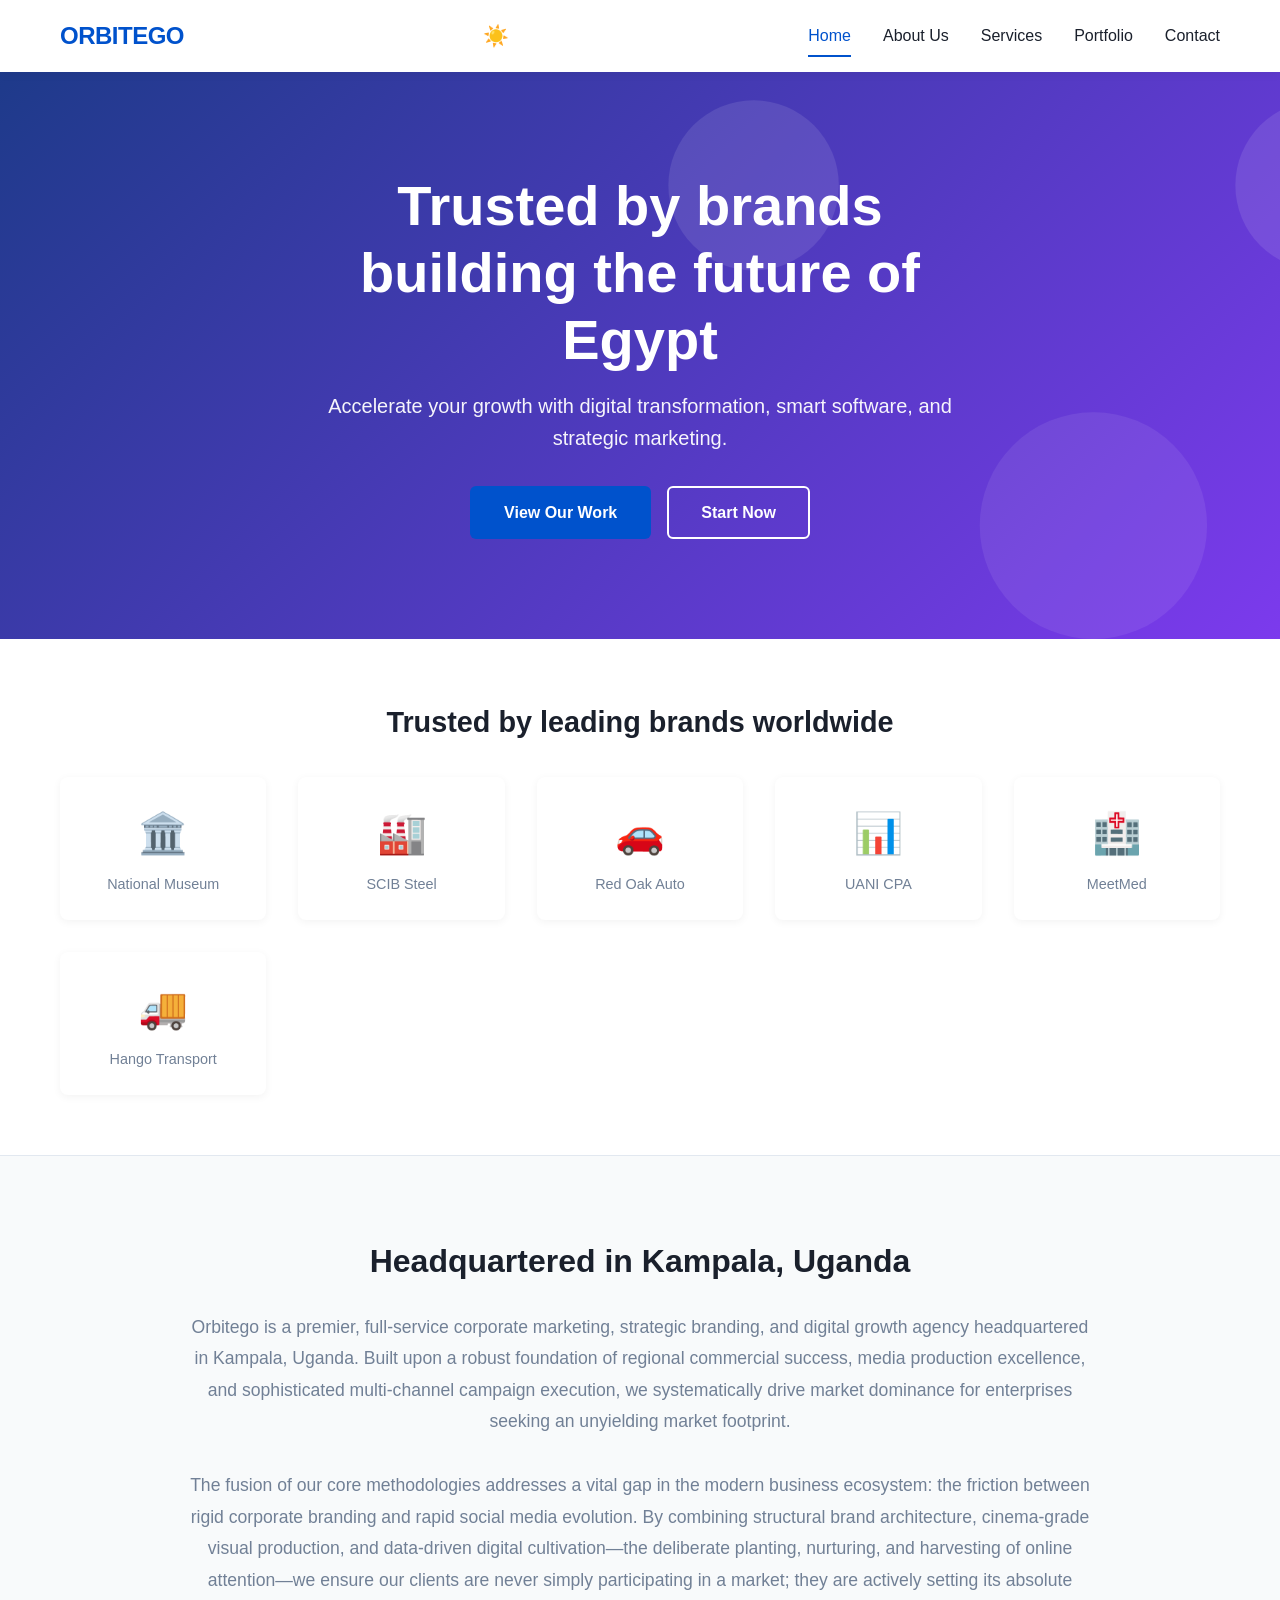
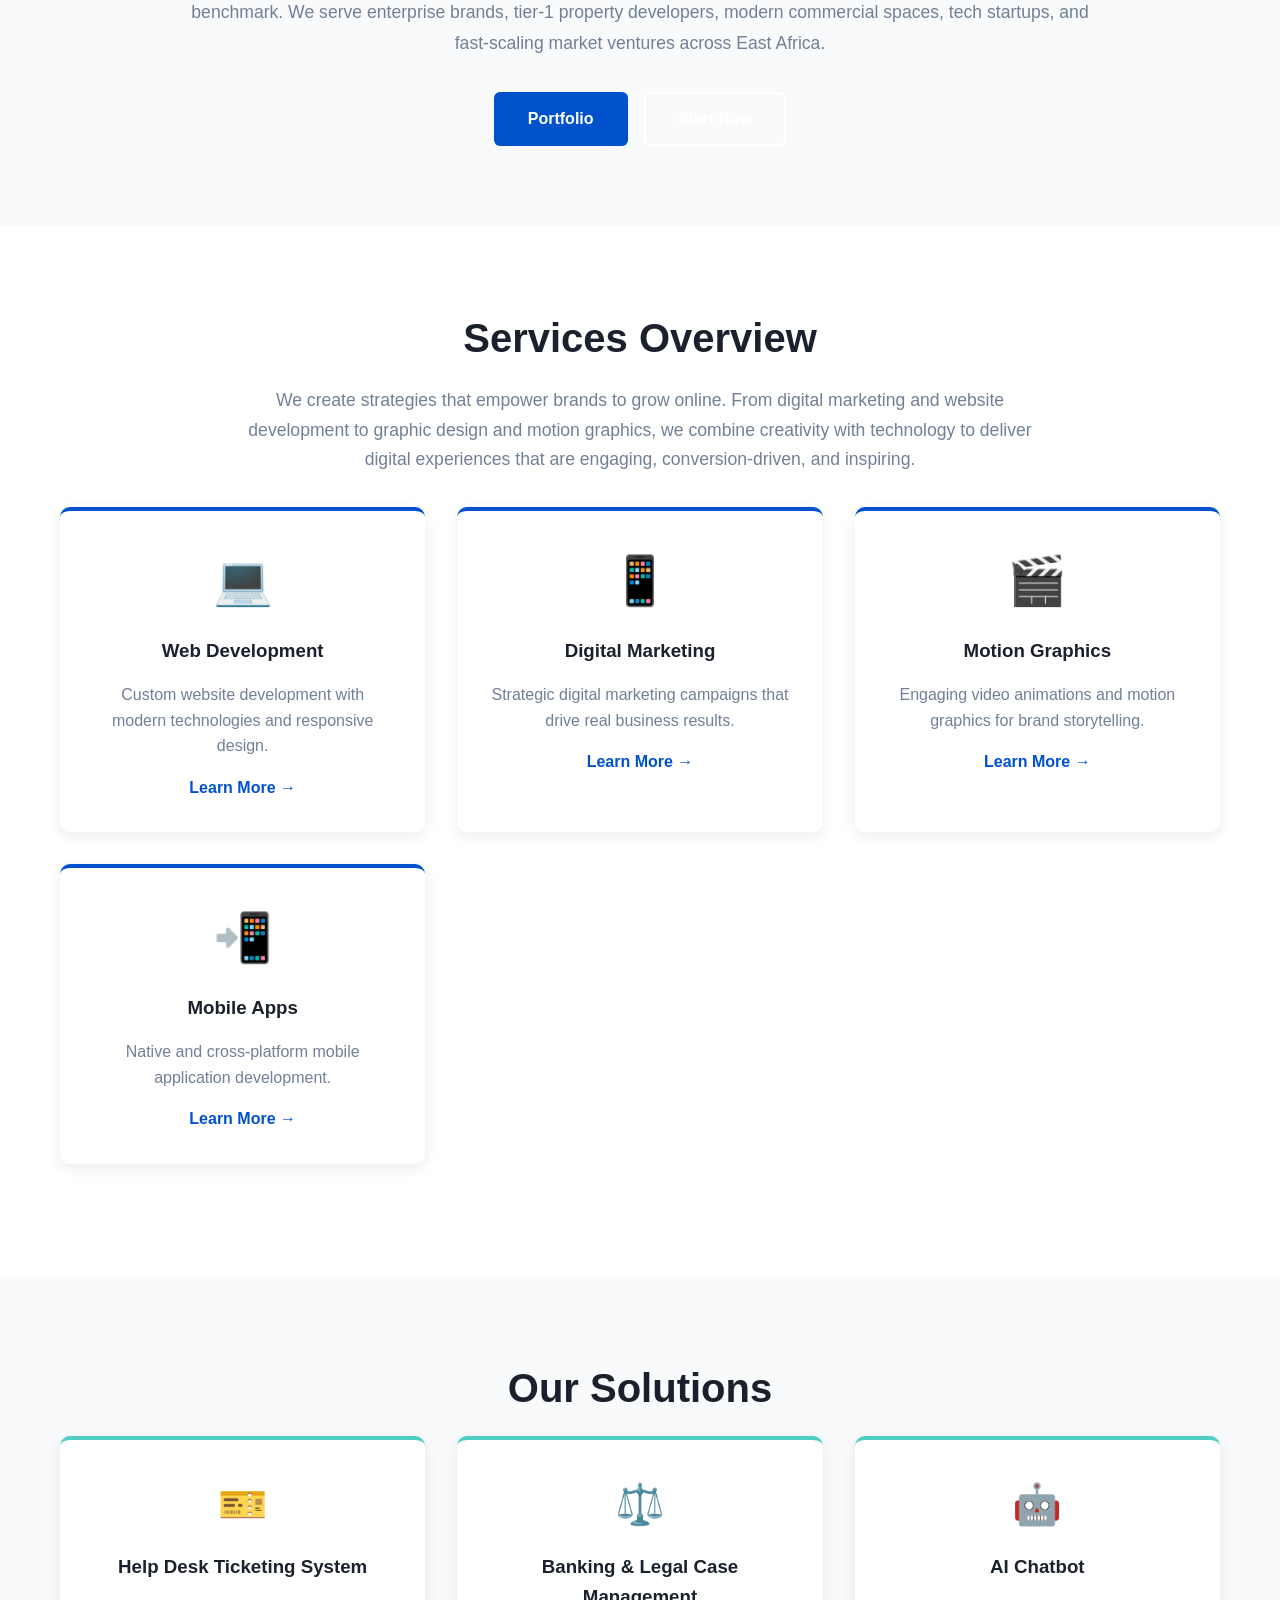
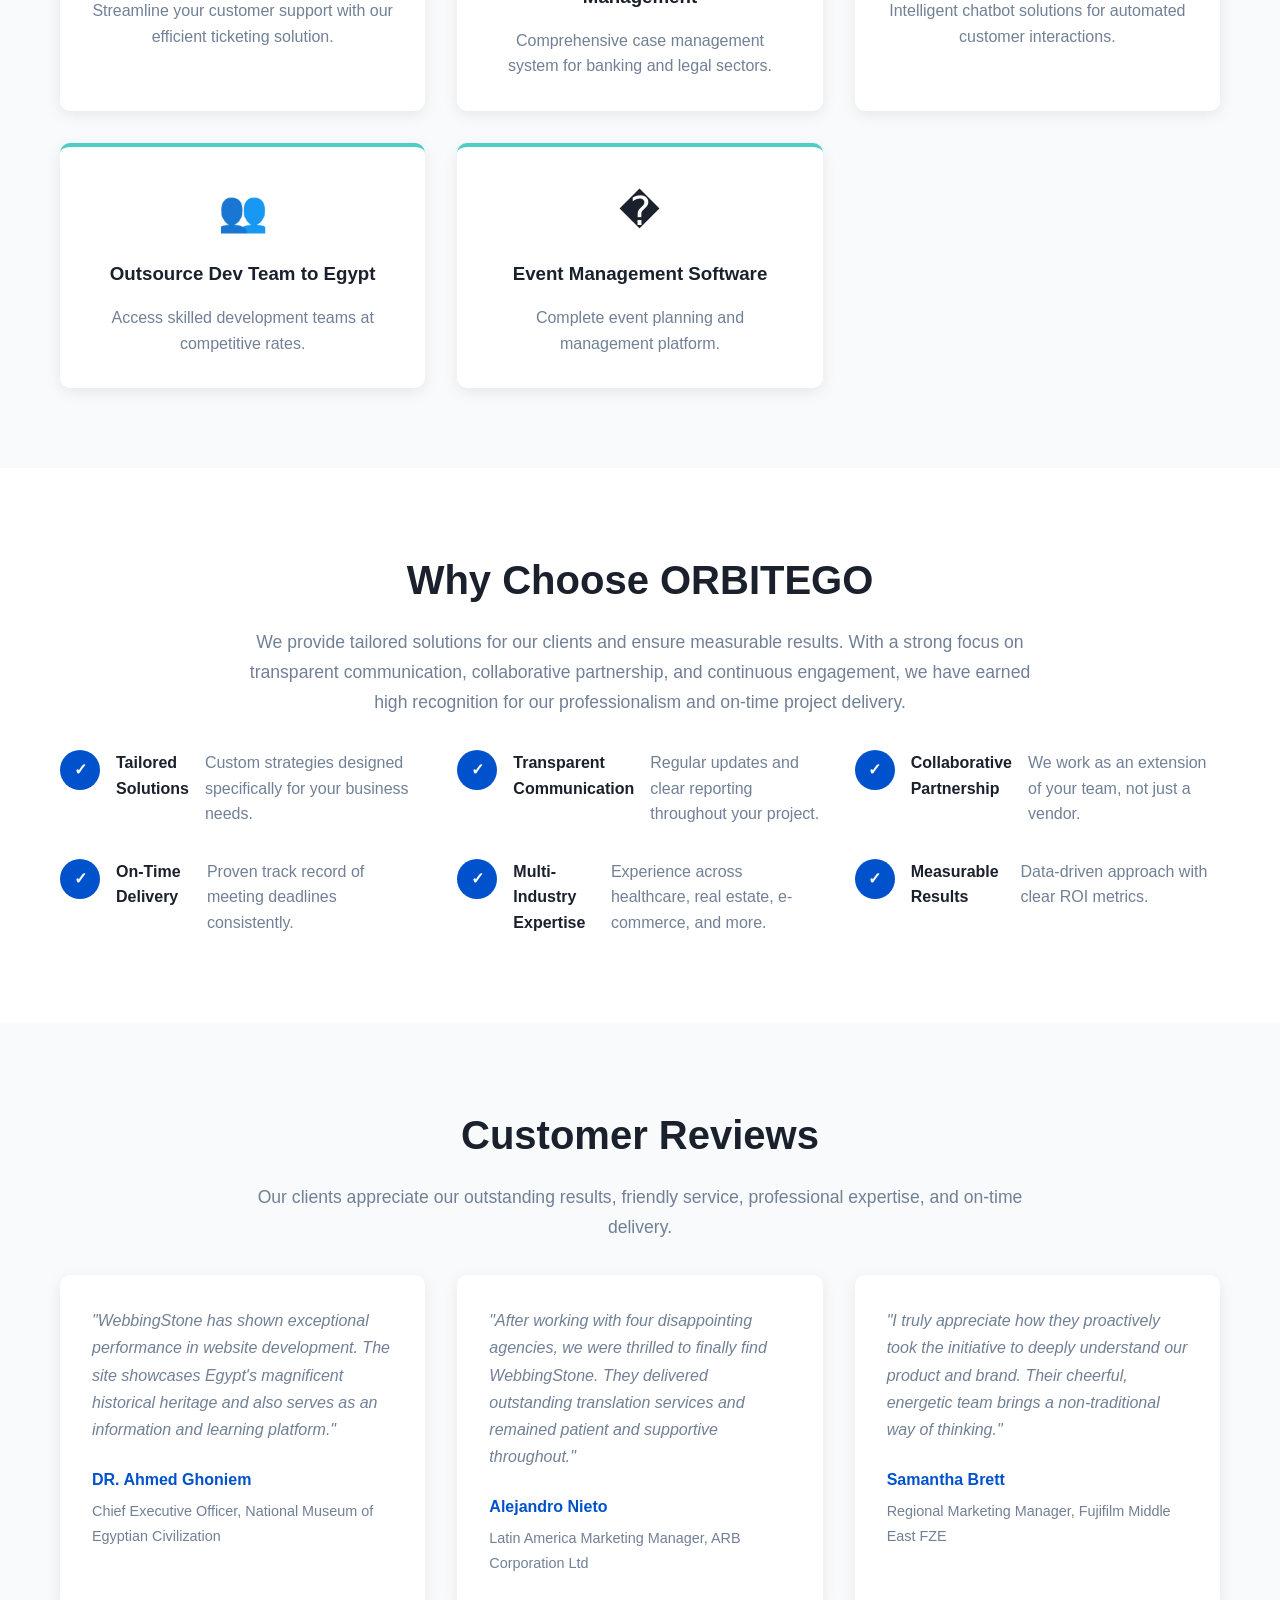
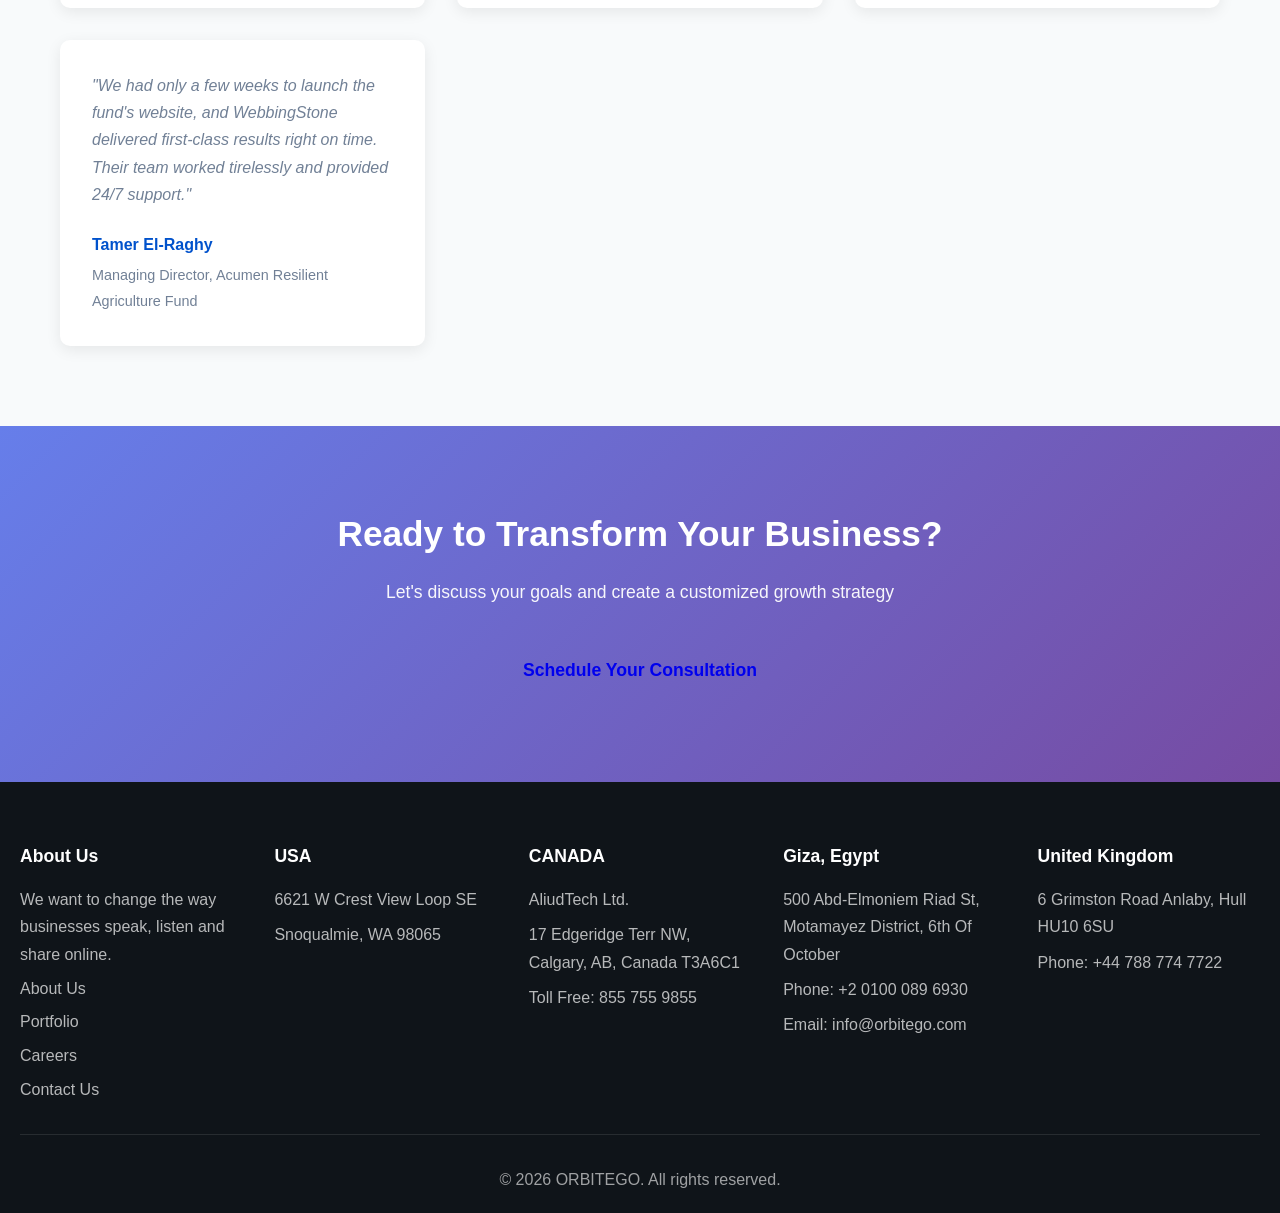
==== index.html @ 285639a1 "done" ====
<!DOCTYPE html>
<html lang="en">

<head>
    <meta charset="UTF-8">
    <meta name="viewport" content="width=device-width, initial-scale=1.0">
    <title>ORBITEGO — Digital Transformation Company | kampala Uganda</title>
    <meta name="description" content="ORBITEGO is a digital transformation agency serving 19+ countries. We build websites, apps, and run marketing that drives real growth.">
    <link rel="stylesheet" href="css/styles.css">
</head>

<body>
    <!-- Navigation Bar -->
    <nav class="navbar">
        <div class="nav-container">
            <div class="nav-logo">
                <a href="index.html">ORBITEGO</a>
            </div>
            <div class="nav-right">
                
                <button class="theme-toggle" id="themeToggle" aria-label="Toggle dark mode">
                    <span class="sun-icon">☀️</span>
                    <span class="moon-icon">🌙</span>
                </button>
                <div class="hamburger" id="hamburger">
                    <span></span>
                    <span></span>
                    <span></span>
                </div>
            </div>
            <div class="nav-menu" id="navMenu">
                <a href="index.html" class="nav-link active">Home</a>
                <a href="about.html" class="nav-link">About Us</a>
                <a href="services.html" class="nav-link">Services</a>
                <a href="portfolio.html" class="nav-link">Portfolio</a>
                <a href="contact.html" class="nav-link">Contact</a>
            </div>
        </div>
    </nav>

    <!-- Hero Section -->
    <section class="hero">
        <div class="hero-content">
            <h1 class="hero-title">Trusted by brands building the future of Egypt</h1>
            <p class="hero-subtitle">Accelerate your growth with digital transformation, smart software, and strategic marketing.</p>
            <div class="hero-buttons">
                <a href="portfolio.html" class="btn btn-primary">View Our Work</a>
                <a href="contact.html" class="btn btn-secondary">Start Now</a>
            </div>
        </div>
        <div class="hero-background"></div>
    </section>

    <!-- Trusted Brands Section -->
    <section class="trusted-brands">
        <div class="container">
            <h2 class="trusted-title">Trusted by leading brands worldwide</h2>
            <div class="brands-grid">
                <div class="brand-item">
                    <span class="brand-logo">🏛️</span>
                    <span class="brand-name">National Museum</span>
                </div>
                <div class="brand-item">
                    <span class="brand-logo">🏭</span>
                    <span class="brand-name">SCIB Steel</span>
                </div>
                <div class="brand-item">
                    <span class="brand-logo">🚗</span>
                    <span class="brand-name">Red Oak Auto</span>
                </div>
                <div class="brand-item">
                    <span class="brand-logo">📊</span>
                    <span class="brand-name">UANI CPA</span>
                </div>
                <div class="brand-item">
                    <span class="brand-logo">🏥</span>
                    <span class="brand-name">MeetMed</span>
                </div>
                <div class="brand-item">
                    <span class="brand-logo">🚚</span>
                    <span class="brand-name">Hango Transport</span>
                </div>
            </div>
        </div>
    </section>

    <!-- About Section -->
    <section class="about-section">
        <div class="container">
            <div class="about-content">
                <h2>Headquartered in Kampala, Uganda</h2>
                <p>Orbitego is a premier, full-service corporate marketing, strategic branding, and digital growth agency headquartered in Kampala, Uganda. Built upon a robust foundation of regional commercial success, media production excellence, and sophisticated multi-channel campaign execution, we systematically drive market dominance for enterprises seeking an unyielding market footprint.</p>
                <p>The fusion of our core methodologies addresses a vital gap in the modern business ecosystem: the friction between rigid corporate branding and rapid social media evolution. By combining structural brand architecture, cinema-grade visual production, and data-driven digital cultivation—the deliberate planting, nurturing, and harvesting of online attention—we ensure our clients are never simply participating in a market; they are actively setting its absolute benchmark. We serve enterprise brands, tier-1 property developers, modern commercial spaces, tech startups, and fast-scaling market ventures across East Africa.</p>
                <div class="about-buttons">
                    <a href="portfolio.html" class="btn btn-primary">Portfolio</a>
                    <a href="contact.html" class="btn btn-secondary">Start Now</a>
                </div>
            </div>
        </div>
    </section>

    <!-- Services Overview Section -->
    <section class="services-overview">
        <div class="container">
            <h2 class="section-title">Services Overview</h2>
            <p class="section-subtitle">We create strategies that empower brands to grow online. From digital marketing and website development to graphic design and motion graphics, we combine creativity with technology to deliver digital experiences that are engaging, conversion-driven, and inspiring.</p>
            
            <div class="services-grid">
                <div class="service-card">
                    <div class="service-icon">💻</div>
                    <h3>Web Development</h3>
                    <p>Custom website development with modern technologies and responsive design.</p>
                    <a href="services.html" class="service-link">Learn More →</a>
                </div>
                <div class="service-card">
                    <div class="service-icon">📱</div>
                    <h3>Digital Marketing</h3>
                    <p>Strategic digital marketing campaigns that drive real business results.</p>
                    <a href="services.html" class="service-link">Learn More →</a>
                </div>
                <div class="service-card">
                    <div class="service-icon">🎬</div>
                    <h3>Motion Graphics</h3>
                    <p>Engaging video animations and motion graphics for brand storytelling.</p>
                    <a href="services.html" class="service-link">Learn More →</a>
                </div>
                <div class="service-card">
                    <div class="service-icon">📲</div>
                    <h3>Mobile Apps</h3>
                    <p>Native and cross-platform mobile application development.</p>
                    <a href="services.html" class="service-link">Learn More →</a>
                </div>
            </div>
        </div>
    </section>

    <!-- Solutions Section -->
    <section class="solutions-section">
        <div class="container">
            <h2 class="section-title">Our Solutions</h2>
            <div class="solutions-grid">
                <div class="solution-card">
                    <div class="solution-icon">🎫</div>
                    <h3>Help Desk Ticketing System</h3>
                    <p>Streamline your customer support with our efficient ticketing solution.</p>
                </div>
                <div class="solution-card">
                    <div class="solution-icon">⚖️</div>
                    <h3>Banking & Legal Case Management</h3>
                    <p>Comprehensive case management system for banking and legal sectors.</p>
                </div>
                <div class="solution-card">
                    <div class="solution-icon">🤖</div>
                    <h3>AI Chatbot</h3>
                    <p>Intelligent chatbot solutions for automated customer interactions.</p>
                </div>
                <div class="solution-card">
                    <div class="solution-icon">👥</div>
                    <h3>Outsource Dev Team to Egypt</h3>
                    <p>Access skilled development teams at competitive rates.</p>
                </div>
                <div class="solution-card">
                    <div class="solution-icon">�</div>
                    <h3>Event Management Software</h3>
                    <p>Complete event planning and management platform.</p>
                </div>
            </div>
        </div>
    </section>

    <!-- Why Choose Us Section -->
    <section class="why-choose-section">
        <div class="container">
            <h2 class="section-title">Why Choose ORBITEGO</h2>
            <p class="section-subtitle">We provide tailored solutions for our clients and ensure measurable results. With a strong focus on transparent communication, collaborative partnership, and continuous engagement, we have earned high recognition for our professionalism and on-time project delivery.</p>
            
            <div class="features-grid">
                <div class="feature-item">
                    <div class="feature-icon">✓</div>
                    <h4>Tailored Solutions</h4>
                    <p>Custom strategies designed specifically for your business needs.</p>
                </div>
                <div class="feature-item">
                    <div class="feature-icon">✓</div>
                    <h4>Transparent Communication</h4>
                    <p>Regular updates and clear reporting throughout your project.</p>
                </div>
                <div class="feature-item">
                    <div class="feature-icon">✓</div>
                    <h4>Collaborative Partnership</h4>
                    <p>We work as an extension of your team, not just a vendor.</p>
                </div>
                <div class="feature-item">
                    <div class="feature-icon">✓</div>
                    <h4>On-Time Delivery</h4>
                    <p>Proven track record of meeting deadlines consistently.</p>
                </div>
                <div class="feature-item">
                    <div class="feature-icon">✓</div>
                    <h4>Multi-Industry Expertise</h4>
                    <p>Experience across healthcare, real estate, e-commerce, and more.</p>
                </div>
                <div class="feature-item">
                    <div class="feature-icon">✓</div>
                    <h4>Measurable Results</h4>
                    <p>Data-driven approach with clear ROI metrics.</p>
                </div>
            </div>
        </div>
    </section>

    <!-- Testimonials Section -->
    <section class="testimonials-section">
        <div class="container">
            <h2 class="section-title">Customer Reviews</h2>
            <p class="section-subtitle">Our clients appreciate our outstanding results, friendly service, professional expertise, and on-time delivery.</p>
            
            <div class="testimonials-grid">
                <div class="testimonial-card">
                    <div class="testimonial-content">
                        <p>"WebbingStone has shown exceptional performance in website development. The site showcases Egypt's magnificent historical heritage and also serves as an information and learning platform."</p>
                    </div>
                    <div class="testimonial-author">
                        <h4>DR. Ahmed Ghoniem</h4>
                        <span>Chief Executive Officer, National Museum of Egyptian Civilization</span>
                    </div>
                </div>
                <div class="testimonial-card">
                    <div class="testimonial-content">
                        <p>"After working with four disappointing agencies, we were thrilled to finally find WebbingStone. They delivered outstanding translation services and remained patient and supportive throughout."</p>
                    </div>
                    <div class="testimonial-author">
                        <h4>Alejandro Nieto</h4>
                        <span>Latin America Marketing Manager, ARB Corporation Ltd</span>
                    </div>
                </div>
                <div class="testimonial-card">
                    <div class="testimonial-content">
                        <p>"I truly appreciate how they proactively took the initiative to deeply understand our product and brand. Their cheerful, energetic team brings a non-traditional way of thinking."</p>
                    </div>
                    <div class="testimonial-author">
                        <h4>Samantha Brett</h4>
                        <span>Regional Marketing Manager, Fujifilm Middle East FZE</span>
                    </div>
                </div>
                <div class="testimonial-card">
                    <div class="testimonial-content">
                        <p>"We had only a few weeks to launch the fund's website, and WebbingStone delivered first-class results right on time. Their team worked tirelessly and provided 24/7 support."</p>
                    </div>
                    <div class="testimonial-author">
                        <h4>Tamer El-Raghy</h4>
                        <span>Managing Director, Acumen Resilient Agriculture Fund</span>
                    </div>
                </div>
            </div>
        </div>
    </section>

    <!-- CTA Section -->
    <section class="cta-section">
        <div class="container">
            <h2>Ready to Transform Your Business?</h2>
            <p>Let's discuss your goals and create a customized growth strategy</p>
            <a href="contact.html" class="btn btn-large">Schedule Your Consultation</a>
        </div>
    </section>

    <!-- Footer -->
    <footer class="footer">
        <div class="footer-content">
            <div class="footer-section">
                <h4>About Us</h4>
                <p>We want to change the way businesses speak, listen and share online.</p>
                <div class="footer-links">
                    <a href="about.html">About Us</a>
                    <a href="portfolio.html">Portfolio</a>
                    <a href="contact.html">Careers</a>
                    <a href="contact.html">Contact Us</a>
                </div>
            </div>
            <div class="footer-section">
                <h4>USA</h4>
                <p>6621 W Crest View Loop SE</p>
                <p>Snoqualmie, WA 98065</p>
            </div>
            <div class="footer-section">
                <h4>CANADA</h4>
                <p>AliudTech Ltd.</p>
                <p>17 Edgeridge Terr NW, Calgary, AB, Canada T3A6C1</p>
                <p>Toll Free: <a href="tel:+18557559855">855 755 9855</a></p>
            </div>
            <div class="footer-section">
                <h4>Giza, Egypt</h4>
                <p>500 Abd-Elmoniem Riad St, Motamayez District, 6th Of October</p>
                <p>Phone: <a href="tel:+201000896930">+2 0100 089 6930</a></p>
                <p>Email: <a href="mailto:info@orbitego.com">info@orbitego.com</a></p>
            </div>
            <div class="footer-section">
                <h4>United Kingdom</h4>
                <p>6 Grimston Road Anlaby, Hull HU10 6SU</p>
                <p>Phone: <a href="tel:+447887747722">+44 788 774 7722</a></p>
            </div>
        </div>
        <div class="footer-bottom">
            <p>&copy; 2026 ORBITEGO. All rights reserved.</p>
        </div>
    </footer>

    <script src="js/script.js"></script>
</body>

</html>
---- css/styles.css ----
/* ===========================
   GLOBAL STYLES & VARIABLES
   =========================== */

:root {
    --primary-color: #0052CC;
    --secondary-color: #FF6B35;
    --accent-color: #4ECDC4;
    --dark-bg: #0F1419;
    --light-bg: #F8FAFB;
    --text-dark: #1A202C;
    --text-light: #718096;
    --border-color: #E2E8F0;
    --success-color: #10B981;
    --error-color: #EF4444;

    /* Light mode (default) */
    --bg-primary: #FFFFFF;
    --bg-secondary: #F8FAFB;
    --text-primary: #1A202C;
    --text-secondary: #718096;
    --border-light: #E2E8F0;
    --card-bg: #FFFFFF;
    --navbar-bg: #FFFFFF;
}

html[data-theme="dark"] {
    /* Dark mode */
    --bg-primary: #0F1419;
    --bg-secondary: #1A1F2E;
    --text-primary: #E8EAED;
    --text-secondary: #A0AEC0;
    --border-light: #2D3748;
    --card-bg: #1A1F2E;
    --navbar-bg: #141925;
}

* {
    margin: 0;
    padding: 0;
    box-sizing: border-box;
}

html {
    scroll-behavior: smooth;
}

body {
    font-family: 'Segoe UI', Tahoma, Geneva, Verdana, sans-serif;
    line-height: 1.6;
    color: var(--text-primary);
    background-color: var(--bg-primary);
    transition: background-color 0.3s ease, color 0.3s ease;
}

.container {
    max-width: 1200px;
    margin: 0 auto;
    padding: 0 20px;
}

/* ===========================
   NAVIGATION & HEADER
   =========================== */

.navbar {
    background: var(--navbar-bg);
    box-shadow: 0 2px 10px rgba(0, 0, 0, 0.05);
    position: sticky;
    top: 0;
    z-index: 1000;
    transition: background-color 0.3s ease;
}

.nav-container {
    max-width: 1200px;
    margin: 0 auto;
    padding: 1rem 20px;
    display: flex;
    justify-content: space-between;
    align-items: center;
}

.nav-logo a {
    font-size: 1.5rem;
    font-weight: 700;
    color: var(--primary-color);
    text-decoration: none;
    letter-spacing: -0.5px;
}

.nav-menu {
    display: flex;
    gap: 2rem;
    list-style: none;
}

.nav-link {
    text-decoration: none;
    color: var(--text-primary);
    font-weight: 500;
    transition: color 0.3s ease;
    position: relative;
}

.nav-link:hover,
.nav-link.active {
    color: var(--primary-color);
}

.nav-link.active::after {
    content: '';
    position: absolute;
    bottom: -8px;
    left: 0;
    width: 100%;
    height: 2px;
    background: var(--primary-color);
}

.hamburger {
    display: none;
    flex-direction: column;
    cursor: pointer;
}

.hamburger span {
    width: 25px;
    height: 3px;
    background: var(--text-primary);
    margin: 5px 0;
    transition: 0.3s;
    border-radius: 3px;
}

/* ===========================
   LANGUAGE SWITCHER
   =========================== */

.language-switcher {
    display: flex;
    gap: 0.5rem;
    align-items: center;
}

.lang-link {
    text-decoration: none;
    color: var(--text-primary);
    font-weight: 500;
    padding: 0.3rem 0.6rem;
    border-radius: 4px;
    transition: all 0.3s ease;
    font-size: 0.9rem;
}

.lang-link:hover,
.lang-link.active {
    background: var(--bg-secondary);
    color: var(--primary-color);
}

/* ===========================
   THEME TOGGLE BUTTON
   =========================== */

.nav-right {
    display: flex;
    align-items: center;
    gap: 1rem;
}

.theme-toggle {
    background: none;
    border: none;
    cursor: pointer;
    font-size: 1.3rem;
    display: flex;
    align-items: center;
    justify-content: center;
    padding: 0.5rem;
    border-radius: 50%;
    transition: all 0.3s ease;
    width: 40px;
    height: 40px;
}

.theme-toggle:hover {
    background: var(--bg-secondary);
}

.theme-toggle .sun-icon,
.theme-toggle .moon-icon {
    position: absolute;
    transition: opacity 0.3s ease, transform 0.3s ease;
}

.theme-toggle .sun-icon {
    opacity: 1;
    transform: scale(1) rotate(0deg);
}

.theme-toggle .moon-icon {
    opacity: 0;
    transform: scale(0.3) rotate(-180deg);
}

html[data-theme="dark"] .theme-toggle .sun-icon {
    opacity: 0;
    transform: scale(0.3) rotate(180deg);
}

html[data-theme="dark"] .theme-toggle .moon-icon {
    opacity: 1;
    transform: scale(1) rotate(0deg);
}

/* ===========================
   HERO SECTION
   =========================== */

.hero {
    background: linear-gradient(135deg, #1e3a8a 0%, #7c3aed 100%);
    color: white;
    padding: 100px 20px;
    text-align: center;
    position: relative;
    overflow: hidden;
}

.hero-background {
    position: absolute;
    top: 0;
    right: 0;
    width: 50%;
    height: 100%;
    background: url('data:image/svg+xml,<svg xmlns="http://www.w3.org/2000/svg" viewBox="0 0 100 100"><circle cx="20" cy="20" r="15" fill="white" opacity="0.1"/><circle cx="80" cy="80" r="20" fill="white" opacity="0.08"/></svg>');
    z-index: 0;
}

.hero-content {
    position: relative;
    z-index: 1;
    max-width: 700px;
    margin: 0 auto;
}

.hero-title {
    font-size: 3.5rem;
    font-weight: 800;
    margin-bottom: 1rem;
    line-height: 1.2;
}

.hero-subtitle {
    font-size: 1.25rem;
    margin-bottom: 2rem;
    opacity: 0.95;
    line-height: 1.6;
}

.hero-buttons {
    display: flex;
    gap: 1rem;
    justify-content: center;
    flex-wrap: wrap;
}

/* ===========================
   BUTTONS
   =========================== */

.btn {
    display: inline-block;
    padding: 12px 32px;
    border-radius: 6px;
    text-decoration: none;
    font-weight: 600;
    transition: all 0.3s ease;
    border: 2px solid transparent;
    cursor: pointer;
    font-size: 1rem;
}

.btn-primary {
    background: var(--primary-color);
    color: white;
}

.btn-primary:hover {
    background: #0041A3;
    transform: translateY(-2px);
    box-shadow: 0 10px 25px rgba(0, 82, 204, 0.2);
}

.btn-secondary {
    background: transparent;
    color: white;
    border: 2px solid white;
}

.btn-secondary:hover {
    background: white;
    color: var(--primary-color);
}

.btn-large {
    padding: 16px 48px;
    font-size: 1.1rem;
}

/* ===========================
   TRUSTED BRANDS SECTION
   =========================== */

.trusted-brands {
    background: var(--bg-primary);
    padding: 60px 20px;
    border-bottom: 1px solid var(--border-light);
}

.trusted-title {
    text-align: center;
    font-size: 1.8rem;
    margin-bottom: 2rem;
    color: var(--text-primary);
}

.brands-grid {
    max-width: 1200px;
    margin: 0 auto;
    display: grid;
    grid-template-columns: repeat(auto-fit, minmax(180px, 1fr));
    gap: 2rem;
}

.brand-item {
    display: flex;
    flex-direction: column;
    align-items: center;
    padding: 1.5rem;
    background: var(--card-bg);
    border-radius: 8px;
    transition: all 0.3s ease;
    box-shadow: 0 2px 8px rgba(0, 0, 0, 0.05);
}

.brand-item:hover {
    transform: translateY(-4px);
    box-shadow: 0 8px 20px rgba(0, 0, 0, 0.1);
}

.brand-logo {
    font-size: 2.5rem;
    margin-bottom: 0.5rem;
}

.brand-name {
    font-size: 0.9rem;
    color: var(--text-secondary);
    font-weight: 500;
}

/* ===========================
   ABOUT SECTION
   =========================== */

.about-section {
    background: var(--bg-secondary);
    padding: 80px 20px;
    transition: background-color 0.3s ease;
}

.about-content {
    max-width: 900px;
    margin: 0 auto;
    text-align: center;
}

.about-content h2 {
    font-size: 2rem;
    margin-bottom: 1.5rem;
    color: var(--text-primary);
}

.about-content p {
    font-size: 1.1rem;
    color: var(--text-secondary);
    line-height: 1.8;
    margin-bottom: 2rem;
}

.about-buttons {
    display: flex;
    gap: 1rem;
    justify-content: center;
    flex-wrap: wrap;
}

/* ===========================
   SERVICES OVERVIEW SECTION
   =========================== */

.services-overview {
    background: var(--bg-primary);
    padding: 80px 20px;
}

.section-title {
    font-size: 2.5rem;
    text-align: center;
    margin-bottom: 1rem;
    color: var(--text-primary);
}

.section-subtitle {
    text-align: center;
    color: var(--text-secondary);
    font-size: 1.1rem;
    margin-bottom: 3rem;
    max-width: 800px;
    margin-left: auto;
    margin-right: auto;
    line-height: 1.7;
}

.service-link {
    display: inline-block;
    color: var(--primary-color);
    text-decoration: none;
    font-weight: 600;
    margin-top: 1rem;
    transition: color 0.3s ease;
}

.service-link:hover {
    color: #0041A3;
}

/* ===========================
   SOLUTIONS SECTION
   =========================== */

.solutions-section {
    background: var(--bg-secondary);
    padding: 80px 20px;
    transition: background-color 0.3s ease;
}

.solutions-grid {
    max-width: 1200px;
    margin: 0 auto;
    display: grid;
    grid-template-columns: repeat(auto-fit, minmax(280px, 1fr));
    gap: 2rem;
}

.solution-card {
    background: var(--card-bg);
    padding: 2rem;
    border-radius: 10px;
    box-shadow: 0 4px 15px rgba(0, 0, 0, 0.08);
    text-align: center;
    transition: all 0.3s ease, background-color 0.3s ease;
    border-top: 4px solid var(--accent-color);
}

.solution-card:hover {
    transform: translateY(-8px);
    box-shadow: 0 12px 30px rgba(0, 0, 0, 0.15);
}

.solution-icon {
    font-size: 2.5rem;
    margin-bottom: 1rem;
}

.solution-card h3 {
    margin-bottom: 1rem;
    color: var(--text-primary);
}

.solution-card p {
    color: var(--text-secondary);
    line-height: 1.6;
}

/* ===========================
   WHY CHOOSE US SECTION
   =========================== */

.why-choose-section {
    background: var(--bg-primary);
    padding: 80px 20px;
}

.features-grid {
    max-width: 1200px;
    margin: 0 auto;
    display: grid;
    grid-template-columns: repeat(auto-fit, minmax(300px, 1fr));
    gap: 2rem;
}

.feature-item {
    display: flex;
    gap: 1rem;
    align-items: flex-start;
}

.feature-icon {
    background: var(--primary-color);
    color: white;
    width: 40px;
    height: 40px;
    border-radius: 50%;
    display: flex;
    align-items: center;
    justify-content: center;
    font-weight: bold;
    flex-shrink: 0;
}

.feature-item h4 {
    margin-bottom: 0.5rem;
    color: var(--text-primary);
}

.feature-item p {
    color: var(--text-secondary);
    line-height: 1.6;
}

/* ===========================
   TESTIMONIALS SECTION
   =========================== */

.testimonials-section {
    background: var(--bg-secondary);
    padding: 80px 20px;
    transition: background-color 0.3s ease;
}

.testimonials-grid {
    max-width: 1200px;
    margin: 0 auto;
    display: grid;
    grid-template-columns: repeat(auto-fit, minmax(300px, 1fr));
    gap: 2rem;
}

.testimonial-card {
    background: var(--card-bg);
    padding: 2rem;
    border-radius: 10px;
    box-shadow: 0 4px 15px rgba(0, 0, 0, 0.08);
    transition: all 0.3s ease, background-color 0.3s ease;
}

.testimonial-card:hover {
    transform: translateY(-4px);
    box-shadow: 0 12px 30px rgba(0, 0, 0, 0.15);
}

.testimonial-content {
    margin-bottom: 1.5rem;
}

.testimonial-content p {
    color: var(--text-secondary);
    line-height: 1.7;
    font-style: italic;
}

.testimonial-author h4 {
    color: var(--primary-color);
    margin-bottom: 0.3rem;
}

.testimonial-author span {
    color: var(--text-light);
    font-size: 0.9rem;
}

/* ===========================
   STATS SECTION
   =========================== */

.stats-section {
    background: var(--bg-secondary);
    padding: 80px 20px;
    transition: background-color 0.3s ease;
}

.stats-container {
    max-width: 1200px;
    margin: 0 auto;
    display: grid;
    grid-template-columns: repeat(auto-fit, minmax(250px, 1fr));
    gap: 2rem;
}

.stat-card {
    background: var(--card-bg);
    padding: 2rem;
    border-radius: 10px;
    text-align: center;
    box-shadow: 0 4px 15px rgba(0, 0, 0, 0.08);
    transition: transform 0.3s ease, background-color 0.3s ease;
}

.stat-card:hover {
    transform: translateY(-5px);
}

.stat-number {
    font-size: 2.5rem;
    font-weight: 700;
    color: var(--primary-color);
    margin-bottom: 0.5rem;
}

.stat-label {
    color: var(--text-light);
    font-size: 1rem;
}

/* ===========================
   SERVICES SECTION
   =========================== */

.services-preview,
.mission-section,
.team-section,
.portfolio-cta,
.access-section {
    padding: 80px 20px;
}

.services-preview h2,
.mission-section h2,
.team-section h2,
.portfolio-cta h2,
.access-section h2 {
    font-size: 2.5rem;
    margin-bottom: 3rem;
    text-align: center;
}

.services-grid {
    display: grid;
    grid-template-columns: repeat(auto-fit, minmax(280px, 1fr));
    gap: 2rem;
    margin-bottom: 2rem;
}

.service-card {
    background: var(--card-bg);
    padding: 2rem;
    border-radius: 10px;
    box-shadow: 0 4px 15px rgba(0, 0, 0, 0.08);
    text-align: center;
    transition: all 0.3s ease, background-color 0.3s ease;
    border-top: 4px solid var(--primary-color);
}

.service-card:hover {
    transform: translateY(-8px);
    box-shadow: 0 12px 30px rgba(0, 0, 0, 0.15);
}

.service-icon {
    font-size: 3rem;
    margin-bottom: 1rem;
}

.service-card h3 {
    margin-bottom: 1rem;
    color: var(--text-primary);
}

.service-card p {
    color: var(--text-secondary);
    line-height: 1.6;
}

/* ===========================
   PAGE HEADER
   =========================== */

.page-header {
    background: linear-gradient(135deg, #667eea 0%, #764ba2 100%);
    color: white;
    padding: 60px 20px;
    text-align: center;
}

.page-header h1 {
    font-size: 2.8rem;
    margin-bottom: 0.5rem;
}

.page-header p {
    font-size: 1.1rem;
    opacity: 0.95;
}

/* ===========================
   ABOUT SECTION
   =========================== */

.about-section {
    padding: 80px 20px;
}

.about-grid {
    display: grid;
    grid-template-columns: 1fr 1fr;
    gap: 4rem;
    align-items: center;
}

.about-text h2 {
    font-size: 2.2rem;
    margin-bottom: 1.5rem;
}

.about-text p {
    color: var(--text-secondary);
    margin-bottom: 1rem;
    line-height: 1.8;
    font-size: 1.05rem;
}

.about-image {
    text-align: center;
}

.placeholder-image {
    font-size: 200px;
    background: var(--bg-secondary);
    padding: 40px;
    border-radius: 15px;
}

/* ===========================
   PHILOSOPHY SECTION
   =========================== */

.philosophy-grid {
    display: grid;
    grid-template-columns: repeat(auto-fit, minmax(300px, 1fr));
    gap: 2rem;
}

.philosophy-card {
    background: var(--card-bg);
    padding: 2.5rem;
    border-radius: 10px;
    box-shadow: 0 4px 15px rgba(0, 0, 0, 0.08);
    transition: background-color 0.3s ease;
}

.philosophy-card h3 {
    font-size: 1.3rem;
    margin-bottom: 1rem;
    color: var(--primary-color);
}

.philosophy-card p {
    color: var(--text-secondary);
}

.values-list {
    list-style: none;
}

.values-list li {
    padding: 0.5rem 0;
    color: var(--text-secondary);
    line-height: 1.6;
}

.values-list strong {
    color: var(--text-primary);
}

/* ===========================
   STANDARDS SECTION
   =========================== */

.standards-section {
    background: var(--bg-secondary);
    padding: 80px 20px;
    transition: background-color 0.3s ease;
}

.section-subtitle {
    text-align: center;
    color: var(--text-secondary);
    font-size: 1.1rem;
    margin-bottom: 2rem;
}

.standards-grid {
    display: grid;
    grid-template-columns: repeat(auto-fit, minmax(280px, 1fr));
    gap: 2rem;
}

.standard-card {
    background: var(--card-bg);
    padding: 2rem;
    border-radius: 10px;
    box-shadow: 0 2px 10px rgba(0, 0, 0, 0.05);
    transition: all 0.3s ease, background-color 0.3s ease;
}

.standard-card:hover {
    transform: translateY(-5px);
    box-shadow: 0 8px 20px rgba(0, 0, 0, 0.1);
}

.standard-icon {
    font-size: 2.5rem;
    margin-bottom: 1rem;
}

.standard-card h4 {
    margin-bottom: 0.8rem;
    color: var(--text-primary);
}

.standard-card p {
    color: var(--text-secondary);
    font-size: 0.95rem;
    line-height: 1.6;
}

/* ===========================
   TEAM SECTION
   =========================== */

.team-grid {
    display: grid;
    grid-template-columns: repeat(auto-fit, minmax(300px, 1fr));
    gap: 2rem;
}

.team-member {
    background: var(--card-bg);
    padding: 2rem;
    border-radius: 10px;
    box-shadow: 0 4px 15px rgba(0, 0, 0, 0.08);
    text-align: center;
    transition: background-color 0.3s ease;
}

.member-avatar {
    font-size: 3rem;
    margin-bottom: 1rem;
}

.team-member h4 {
    margin-bottom: 0.8rem;
    color: var(--primary-color);
}

.team-member p {
    color: var(--text-secondary);
    line-height: 1.6;
    font-size: 0.95rem;
}

/* ===========================
   SERVICES CATALOG
   =========================== */

.services-catalog {
    padding: 60px 20px;
}

.services-catalog h2 {
    font-size: 2rem;
    margin-bottom: 2rem;
    text-align: center;
}

.service-detail {
    background: var(--card-bg);
    border: 1px solid var(--border-light);
    border-radius: 8px;
    margin-bottom: 1.5rem;
    overflow: hidden;
    box-shadow: 0 2px 8px rgba(0, 0, 0, 0.05);
    transition: background-color 0.3s ease;
}

.service-header {
    padding: 1.5rem;
    display: flex;
    justify-content: space-between;
    align-items: center;
    cursor: pointer;
    background: linear-gradient(135deg, var(--bg-secondary) 0%, var(--bg-secondary) 100%);
    transition: background 0.3s ease;
}

.service-header:hover {
    background: linear-gradient(135deg, #eef1f8 0%, #e9ecf3 100%);
}

.service-header h3 {
    margin: 0;
    font-size: 1.2rem;
}

.toggle-btn {
    background: var(--primary-color);
    color: white;
    border: none;
    width: 35px;
    height: 35px;
    border-radius: 50%;
    font-size: 1.5rem;
    cursor: pointer;
    transition: all 0.3s ease;
}

.toggle-btn:hover {
    background: #0041A3;
    transform: rotate(90deg);
}

.toggle-btn.open {
    transform: rotate(45deg);
}

.service-content {
    padding: 0 1.5rem;
    max-height: 0;
    overflow: hidden;
    transition: max-height 0.3s ease, padding 0.3s ease;
}

.service-content.open {
    padding: 1.5rem;
    max-height: 2000px;
}

.service-content>p {
    color: var(--text-secondary);
    margin-bottom: 1.5rem;
    line-height: 1.6;
}

.capability-tiers {
    display: grid;
    grid-template-columns: repeat(auto-fit, minmax(250px, 1fr));
    gap: 1.5rem;
}

.tier {
    background: var(--bg-secondary);
    padding: 1.5rem;
    border-radius: 8px;
    border-left: 4px solid var(--primary-color);
    transition: background-color 0.3s ease;
}

.tier h4 {
    color: var(--text-dark);
    margin-bottom: 1rem;
}

.tier ul {
    list-style: none;
}

.tier li {
    padding: 0.5rem 0;
    color: var(--text-light);
    position: relative;
    padding-left: 1.5rem;
}

.tier li::before {
    content: '✓';
    position: absolute;
    left: 0;
    color: var(--success-color);
    font-weight: bold;
}

/* ===========================
   CLIENT SUCCESS SECTION
   =========================== */

.client-success {
    background: var(--bg-secondary);
    padding: 80px 20px;
    transition: background-color 0.3s ease;
}

.success-grid {
    display: grid;
    grid-template-columns: repeat(auto-fit, minmax(280px, 1fr));
    gap: 2rem;
}

.success-item {
    background: var(--card-bg);
    padding: 2rem;
    border-radius: 10px;
    box-shadow: 0 4px 15px rgba(0, 0, 0, 0.08);
    text-align: center;
    transition: all 0.3s ease, background-color 0.3s ease;
}

.success-item:hover {
    transform: translateY(-8px);
}

.success-image {
    font-size: 3rem;
    margin-bottom: 1rem;
}

.success-item h4 {
    font-size: 1.2rem;
    margin-bottom: 0.5rem;
    color: var(--primary-color);
}

.success-item p {
    color: var(--text-secondary);
}

/* ===========================
   CTA SECTION
   =========================== */

.cta-section {
    background: linear-gradient(135deg, #667eea 0%, #764ba2 100%);
    color: white;
    padding: 80px 20px;
    text-align: center;
}

.cta-section h2 {
    font-size: 2.2rem;
    margin-bottom: 1rem;
}

.cta-section p {
    font-size: 1.1rem;
    margin-bottom: 2rem;
    opacity: 0.95;
}

.text-center {
    text-align: center;
}

/* ===========================
   PORTFOLIO SECTION
   =========================== */

.portfolio-section {
    padding: 60px 20px;
}

.case-study {
    display: grid;
    grid-template-columns: 300px 1fr;
    gap: 3rem;
    margin-bottom: 4rem;
    align-items: start;
    background: var(--card-bg);
    padding: 2rem;
    border-radius: 10px;
    box-shadow: 0 4px 15px rgba(0, 0, 0, 0.08);
    transition: background-color 0.3s ease;
}

.case-study-image {
    font-size: 150px;
    background: linear-gradient(135deg, #667eea 0%, #764ba2 100%);
    border-radius: 10px;
    display: flex;
    align-items: center;
    justify-content: center;
    color: white;
}

.case-study-content h3 {
    font-size: 1.8rem;
    margin-bottom: 1rem;
    color: var(--text-primary);
}

.case-study-meta {
    display: flex;
    gap: 1rem;
    margin-bottom: 1.5rem;
}

.client-type,
.duration {
    background: var(--light-bg);
    padding: 0.5rem 1rem;
    border-radius: 20px;
    font-size: 0.85rem;
    color: var(--primary-color);
    font-weight: 600;
}

.case-study-detail {
    margin-bottom: 1.5rem;
}

.case-study-detail h4 {
    font-size: 1.1rem;
    color: var(--primary-color);
    margin-bottom: 0.8rem;
}

.case-study-detail p {
    color: var(--text-secondary);
    margin-bottom: 1rem;
    line-height: 1.7;
}

.solution-list {
    list-style: none;
    margin-left: 1rem;
}

.solution-list li {
    padding: 0.5rem 0;
    color: var(--text-secondary);
    position: relative;
    padding-left: 1.5rem;
}

.solution-list li::before {
    content: '→';
    position: absolute;
    left: 0;
    color: var(--primary-color);
    font-weight: bold;
}

.results-metrics {
    display: grid;
    grid-template-columns: repeat(2, 1fr);
    gap: 1rem;
}

.metric {
    background: var(--bg-secondary);
    padding: 1rem;
    border-radius: 8px;
    text-align: center;
    transition: background-color 0.3s ease;
}

.metric-value {
    font-size: 1.8rem;
    font-weight: 700;
    color: var(--primary-color);
}

.metric-label {
    font-size: 0.85rem;
    color: var(--text-secondary);
    margin-top: 0.3rem;
}

/* ===========================
   LIBRARY SECTION
   =========================== */

.library-section {
    padding: 60px 20px;
}

.library-category {
    margin-bottom: 4rem;
}

.library-category h3 {
    font-size: 1.5rem;
    margin-bottom: 2rem;
    color: var(--text-dark);
    border-bottom: 2px solid var(--primary-color);
    padding-bottom: 1rem;
}

.resource-grid {
    display: grid;
    grid-template-columns: repeat(auto-fit, minmax(280px, 1fr));
    gap: 2rem;
}

.resource-card {
    background: var(--card-bg);
    padding: 2rem;
    border-radius: 10px;
    box-shadow: 0 2px 10px rgba(0, 0, 0, 0.05);
    transition: all 0.3s ease, background-color 0.3s ease;
}

.resource-card:hover {
    box-shadow: 0 8px 20px rgba(0, 0, 0, 0.1);
    transform: translateY(-4px);
}

.resource-icon {
    font-size: 2rem;
    margin-bottom: 0.8rem;
}

.resource-card h4 {
    font-size: 1.1rem;
    margin-bottom: 0.8rem;
    color: var(--text-primary);
}

.resource-card p {
    color: var(--text-secondary);
    font-size: 0.95rem;
    margin-bottom: 1.2rem;
    line-height: 1.6;
}

.resource-download {
    display: inline-block;
    color: var(--primary-color);
    text-decoration: none;
    font-weight: 600;
    padding: 0.5rem 1rem;
    border: 2px solid var(--primary-color);
    border-radius: 5px;
    transition: all 0.3s ease;
}

.resource-download:hover {
    background: var(--primary-color);
    color: white;
}

/* ===========================
   CONTACT SECTION
   =========================== */

.contact-section {
    padding: 60px 20px;
}

.contact-content {
    display: grid;
    grid-template-columns: 1fr 1fr;
    gap: 3rem;
}

.contact-form-wrapper h2,
.contact-info-wrapper h2 {
    font-size: 1.8rem;
    margin-bottom: 2rem;
}

.contact-form {
    display: flex;
    flex-direction: column;
}

.form-group {
    margin-bottom: 1.5rem;
}

.form-group label {
    display: block;
    margin-bottom: 0.5rem;
    font-weight: 600;
    color: var(--text-primary);
}

.form-group input,
.form-group select,
.form-group textarea {
    width: 100%;
    padding: 12px;
    border: 1px solid var(--border-light);
    border-radius: 6px;
    font-family: inherit;
    font-size: 1rem;
    background: var(--card-bg);
    color: var(--text-primary);
    transition: border-color 0.3s ease, background-color 0.3s ease;
}

.form-group input:focus,
.form-group select:focus,
.form-group textarea:focus {
    outline: none;
    border-color: var(--primary-color);
    box-shadow: 0 0 0 3px rgba(0, 82, 204, 0.1);
}

.form-row {
    display: grid;
    grid-template-columns: 1fr 1fr;
    gap: 1rem;
}

.form-group.checkbox {
    display: flex;
    align-items: center;
    gap: 0.8rem;
    margin-bottom: 2rem;
}

.form-group.checkbox input {
    width: auto;
    margin: 0;
}

.form-group.checkbox label {
    margin: 0;
}

.form-message {
    padding: 1rem;
    border-radius: 6px;
    margin-bottom: 1rem;
    text-align: center;
}

.form-message.success {
    background: #D1FAE5;
    color: #065F46;
    border: 1px solid #6EE7B7;
}

.form-message.error {
    background: #FEE2E2;
    color: #991B1B;
    border: 1px solid #FCA5A5;
}

/* ===========================
   CONTACT INFO
   =========================== */

.info-block {
    margin-bottom: 2.5rem;
    padding-bottom: 2rem;
    border-bottom: 1px solid var(--border-color);
}

.info-block:last-child {
    border-bottom: none;
}

.info-block h4 {
    font-size: 1.1rem;
    margin-bottom: 1rem;
    color: var(--primary-color);
}

.info-block p {
    color: var(--text-secondary);
    margin-bottom: 0.5rem;
}

.info-block a {
    color: var(--primary-color);
    text-decoration: none;
    font-weight: 600;
    transition: color 0.3s ease;
}

.info-block a:hover {
    color: #0041A3;
}

.info-detail {
    font-size: 0.85rem !important;
    color: var(--text-light) !important;
    font-weight: normal !important;
}

.office-list {
    list-style: none;
    margin-top: 0.5rem;
}

.office-list li {
    padding: 0.3rem 0;
    color: var(--text-secondary);
}

.social-links-expanded {
    display: flex;
    flex-direction: column;
    gap: 0.8rem;
}

.social-link-icon {
    display: inline-block;
    padding: 0.8rem 1.2rem;
    background: var(--bg-secondary);
    color: var(--primary-color);
    text-decoration: none;
    border-radius: 6px;
    transition: all 0.3s ease;
}

.social-link-icon:hover {
    background: var(--primary-color);
    color: white;
}

/* ===========================
   FAQ SECTION
   =========================== */

.faq-section {
    background: var(--bg-secondary);
    padding: 60px 20px;
    transition: background-color 0.3s ease;
}

.faq-section h2 {
    font-size: 2rem;
    margin-bottom: 3rem;
    text-align: center;
}

.faq-grid {
    display: grid;
    grid-template-columns: repeat(auto-fit, minmax(350px, 1fr));
    gap: 2rem;
    max-width: 1200px;
    margin: 0 auto;
}

.faq-item {
    background: var(--card-bg);
    padding: 2rem;
    border-radius: 8px;
    box-shadow: 0 2px 8px rgba(0, 0, 0, 0.05);
    transition: background-color 0.3s ease;
}

.faq-item h4 {
    color: var(--primary-color);
    margin-bottom: 1rem;
    font-size: 1.05rem;
}

.faq-item p {
    color: var(--text-secondary);
    line-height: 1.6;
}

/* ===========================
   FOOTER
   =========================== */

.footer {
    background: var(--dark-bg);
    color: white;
    padding: 60px 20px 20px;
}

.footer-content {
    max-width: 1400px;
    margin: 0 auto;
    display: grid;
    grid-template-columns: repeat(auto-fit, minmax(220px, 1fr));
    gap: 2rem;
    margin-bottom: 2rem;
}

.footer-section h4 {
    margin-bottom: 1rem;
    font-size: 1.1rem;
}

.footer-section p {
    color: rgba(255, 255, 255, 0.7);
    line-height: 1.7;
    margin-bottom: 0.5rem;
}

.footer-section ul {
    list-style: none;
}

.footer-section li {
    margin-bottom: 0.5rem;
}

.footer-section a {
    color: rgba(255, 255, 255, 0.7);
    text-decoration: none;
    transition: color 0.3s ease;
}

.footer-section a:hover {
    color: var(--primary-color);
}

.footer-links {
    display: flex;
    flex-direction: column;
    gap: 0.5rem;
}

.footer-links a {
    color: rgba(255, 255, 255, 0.7);
    text-decoration: none;
    transition: color 0.3s ease;
}

.footer-links a:hover {
    color: var(--primary-color);
}

.social-links {
    display: flex;
    gap: 1rem;
}

.social-icon {
    display: inline-block;
    padding: 0.5rem 1rem;
    background: rgba(255, 255, 255, 0.1);
    color: white;
    text-decoration: none;
    border-radius: 4px;
    transition: all 0.3s ease;
}

.social-icon:hover {
    background: var(--primary-color);
}

.footer-bottom {
    border-top: 1px solid rgba(255, 255, 255, 0.1);
    padding-top: 2rem;
    text-align: center;
    color: rgba(255, 255, 255, 0.6);
}

/* ===========================
   RESPONSIVE DESIGN
   =========================== */

@media (max-width: 768px) {
    .nav-menu {
        display: none;
    }

    .nav-right {
        display: flex !important;
        gap: 0.5rem;
    }

    .hamburger {
        display: flex;
    }

    .hamburger.active span:nth-child(1) {
        transform: rotate(45deg) translate(10px, 10px);
    }

    .hamburger.active span:nth-child(2) {
        opacity: 0;
    }

    .hamburger.active span:nth-child(3) {
        transform: rotate(-45deg) translate(7px, -7px);
    }

    .nav-menu.active {
        display: flex;
        flex-direction: column;
        position: absolute;
        top: 60px;
        left: 0;
        right: 0;
        background: white;
        box-shadow: 0 10px 25px rgba(0, 0, 0, 0.1);
        padding: 1.5rem;
        gap: 1rem;
    }

    .hero-title {
        font-size: 2.2rem;
    }

    .hero-subtitle {
        font-size: 1rem;
    }

    .hero-buttons {
        flex-direction: column;
    }

    .stats-container {
        grid-template-columns: repeat(2, 1fr);
    }

    .about-grid {
        grid-template-columns: 1fr;
        gap: 2rem;
    }

    .placeholder-image {
        font-size: 100px;
    }

    .case-study {
        grid-template-columns: 1fr;
    }

    .case-study-image {
        font-size: 80px;
        min-height: 200px;
    }

    .results-metrics {
        grid-template-columns: 1fr;
    }

    .contact-content {
        grid-template-columns: 1fr;
    }

    .form-row {
        grid-template-columns: 1fr;
    }

    .services-grid,
    .standards-grid,
    .team-grid,
    .philosophy-grid {
        grid-template-columns: 1fr;
    }

    .page-header h1 {
        font-size: 2rem;
    }
}

@media (max-width: 480px) {
    .hero-title {
        font-size: 1.8rem;
    }

    .services-preview h2,
    .mission-section h2,
    .team-section h2 {
        font-size: 1.8rem;
    }

    .stats-container {
        grid-template-columns: 1fr;
    }

    .nav-menu.active {
        flex-direction: column;
    }

    .nav-link {
        padding: 0.5rem 0;
    }
}
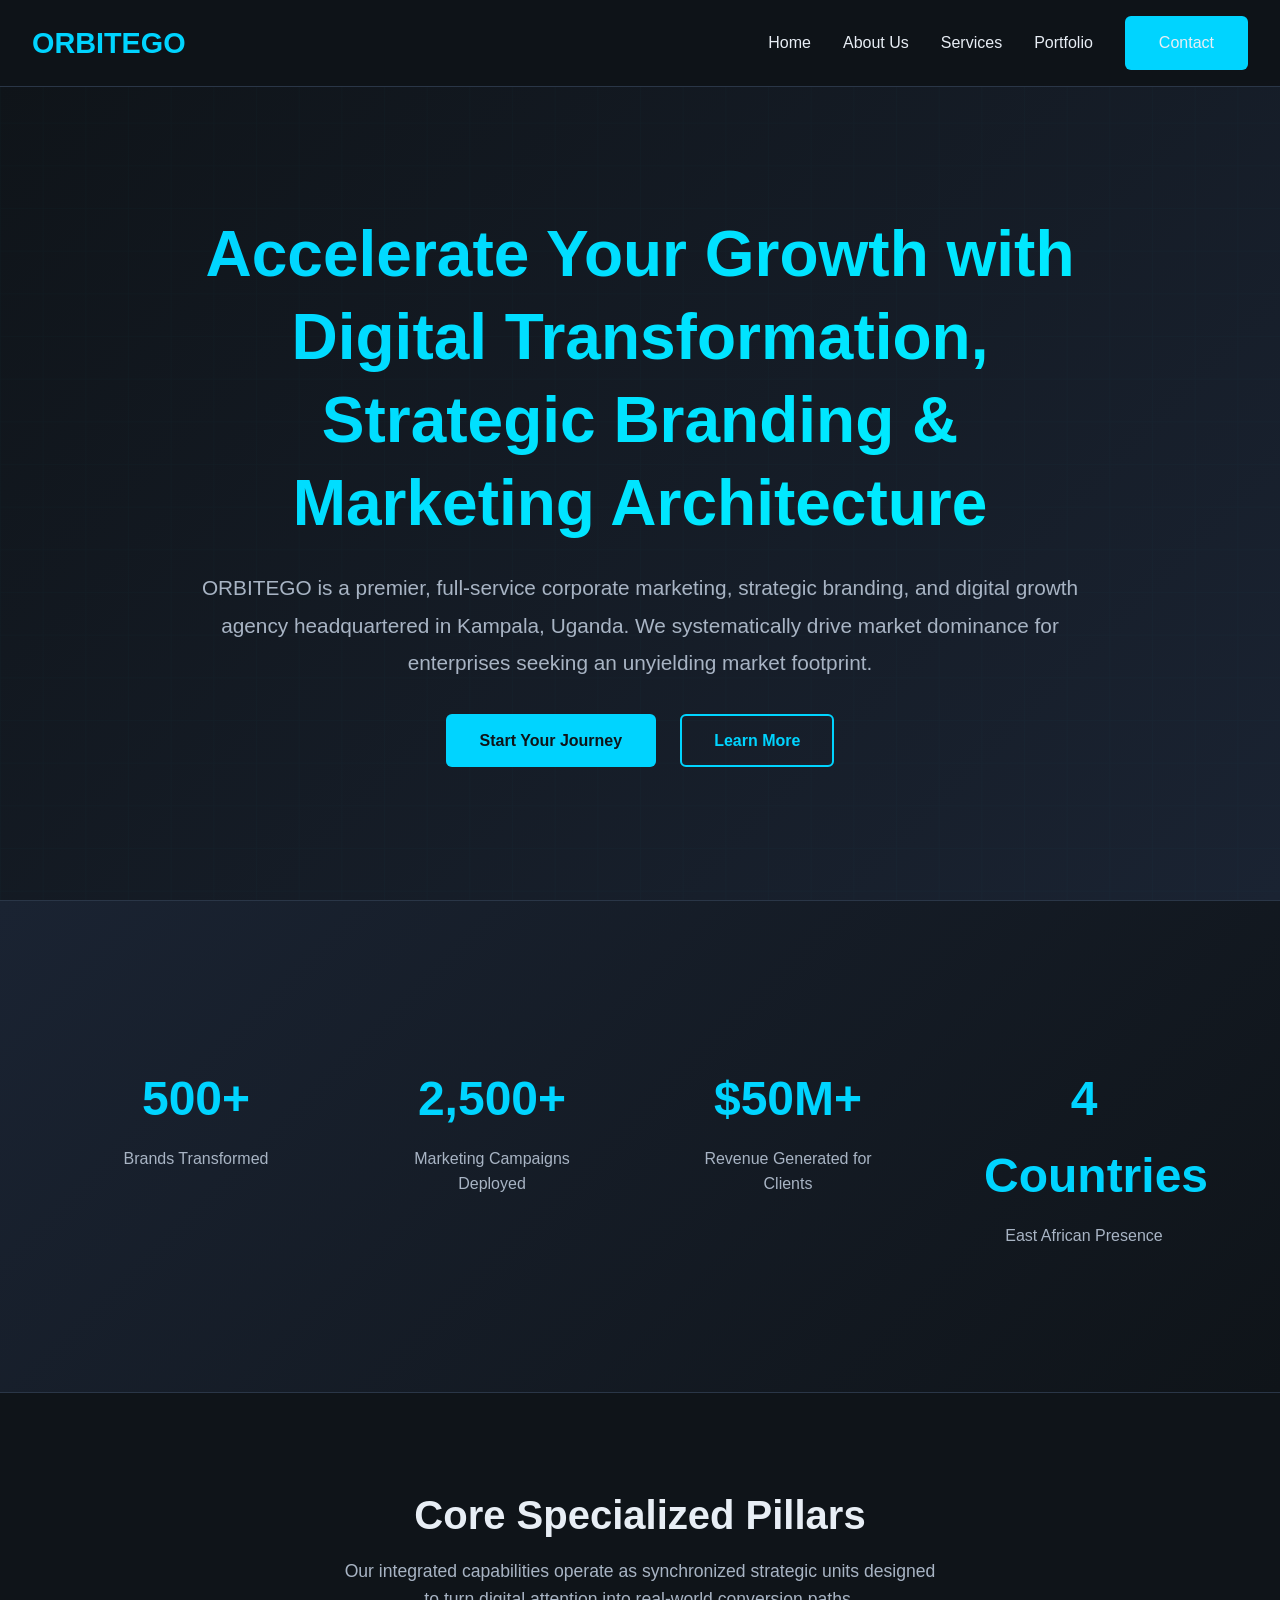
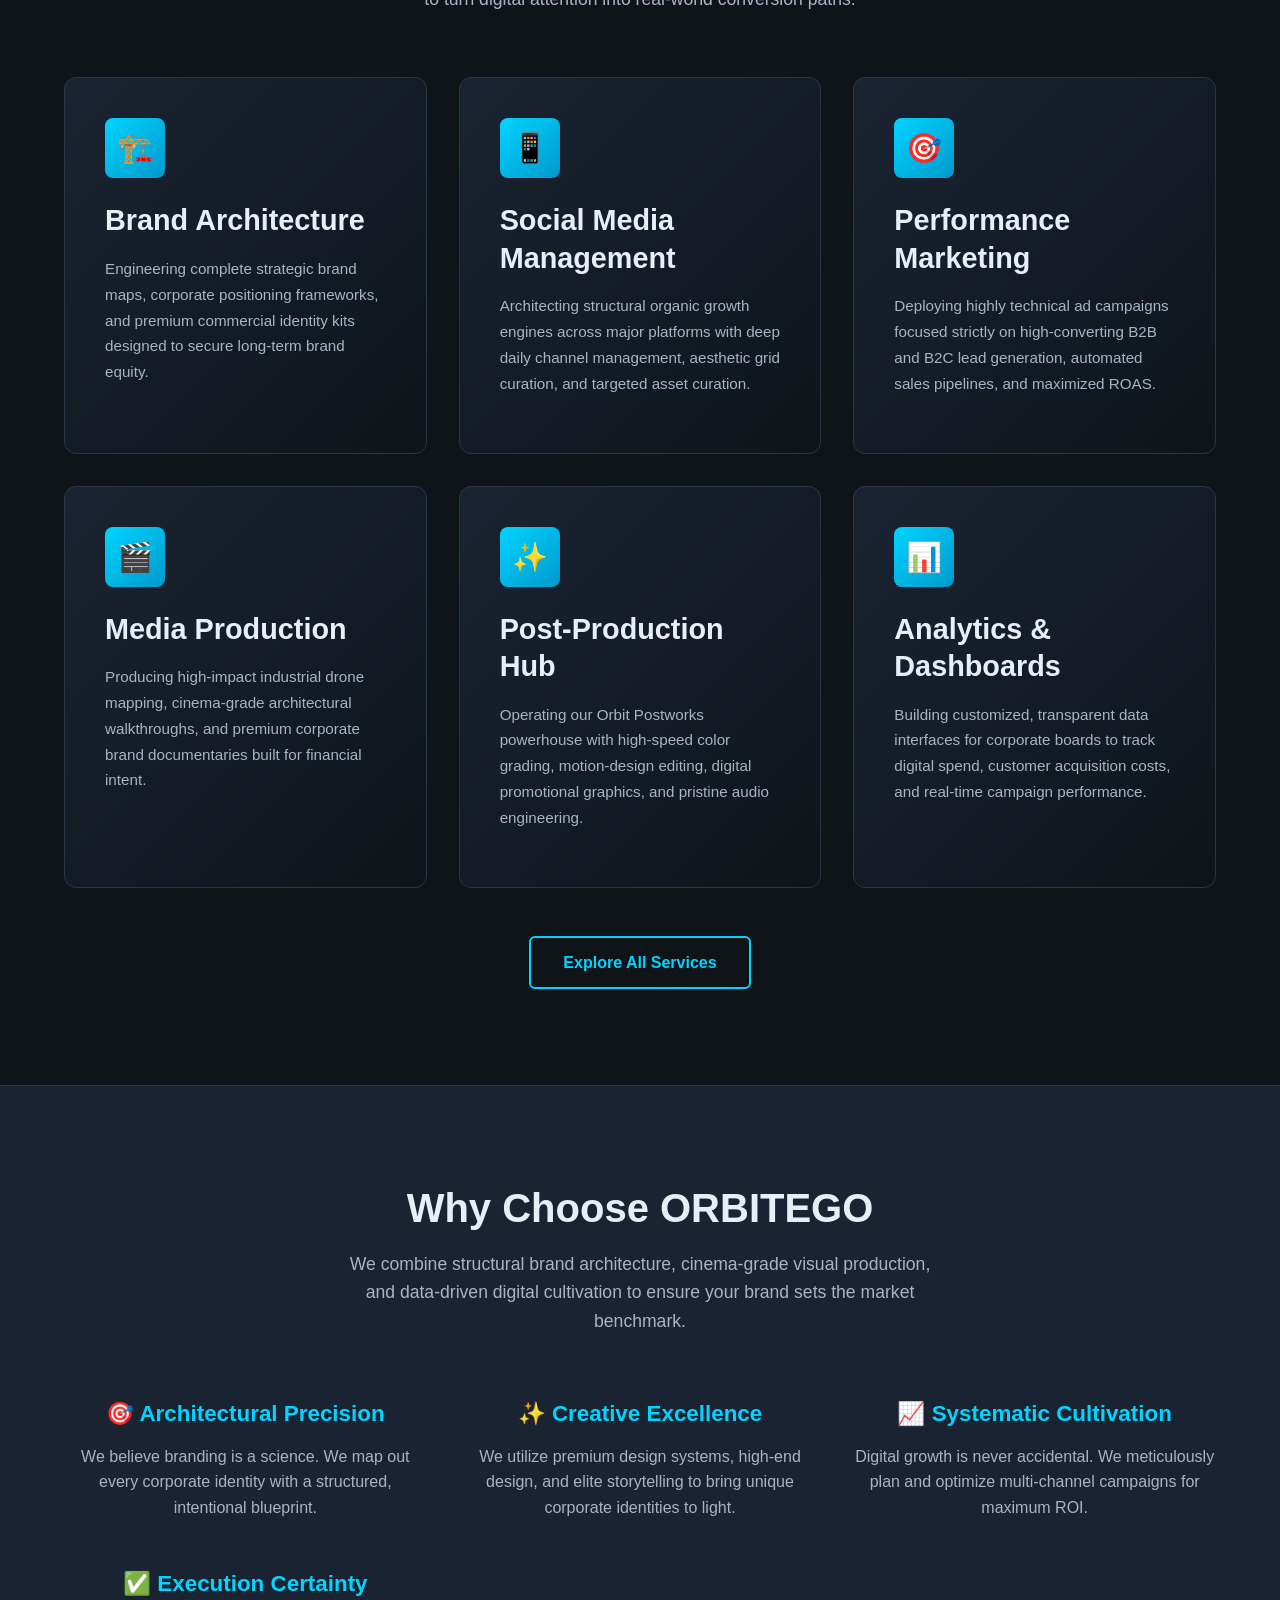
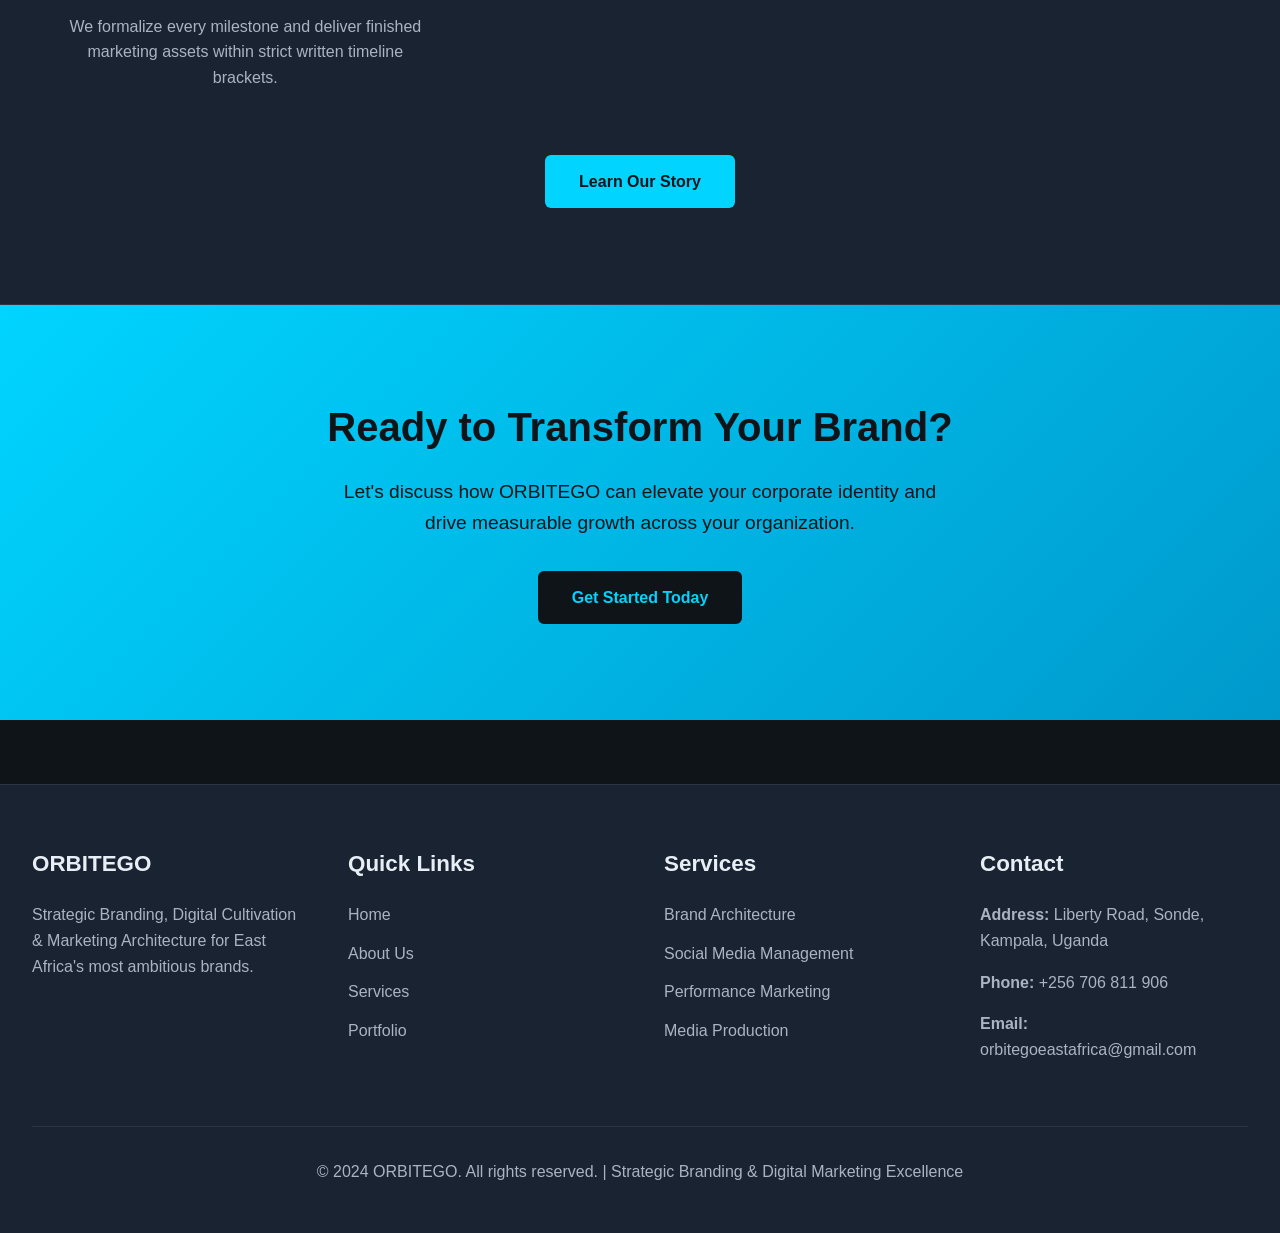
==== commit cba5cb29: "revamp" ====
--- a/index.html
+++ b/index.html
@@ -1,312 +1,204 @@
 <!DOCTYPE html>
 <html lang="en">
-
 <head>
-    <meta charset="UTF-8">
-    <meta name="viewport" content="width=device-width, initial-scale=1.0">
-    <title>ORBITEGO — Digital Transformation Company | kampala Uganda</title>
-    <meta name="description" content="ORBITEGO is a digital transformation agency serving 19+ countries. We build websites, apps, and run marketing that drives real growth.">
-    <link rel="stylesheet" href="css/styles.css">
+  <meta charset="UTF-8">
+  <meta name="viewport" content="width=device-width, initial-scale=1.0">
+  <meta name="description" content="ORBITEGO - Strategic Branding, Digital Cultivation & Marketing Architecture. Premier full-service marketing agency in East Africa.">
+  <meta name="keywords" content="marketing, branding, digital agency, East Africa, Uganda, Kenya, Tanzania, Rwanda">
+  <title>ORBITEGO | Strategic Branding & Digital Marketing Agency</title>
+  <link rel="stylesheet" href="assets/css/style.css">
 </head>
-
 <body>
-    <!-- Navigation Bar -->
-    <nav class="navbar">
-        <div class="nav-container">
-            <div class="nav-logo">
-                <a href="index.html">ORBITEGO</a>
-            </div>
-            <div class="nav-right">
-                
-                <button class="theme-toggle" id="themeToggle" aria-label="Toggle dark mode">
-                    <span class="sun-icon">☀️</span>
-                    <span class="moon-icon">🌙</span>
-                </button>
-                <div class="hamburger" id="hamburger">
-                    <span></span>
-                    <span></span>
-                    <span></span>
-                </div>
-            </div>
-            <div class="nav-menu" id="navMenu">
-                <a href="index.html" class="nav-link active">Home</a>
-                <a href="about.html" class="nav-link">About Us</a>
-                <a href="services.html" class="nav-link">Services</a>
-                <a href="portfolio.html" class="nav-link">Portfolio</a>
-                <a href="contact.html" class="nav-link">Contact</a>
-            </div>
-        </div>
-    </nav>
-
-    <!-- Hero Section -->
-    <section class="hero">
-        <div class="hero-content">
-            <h1 class="hero-title">Trusted by brands building the future of Egypt</h1>
-            <p class="hero-subtitle">Accelerate your growth with digital transformation, smart software, and strategic marketing.</p>
-            <div class="hero-buttons">
-                <a href="portfolio.html" class="btn btn-primary">View Our Work</a>
-                <a href="contact.html" class="btn btn-secondary">Start Now</a>
-            </div>
-        </div>
-        <div class="hero-background"></div>
-    </section>
-
-    <!-- Trusted Brands Section -->
-    <section class="trusted-brands">
-        <div class="container">
-            <h2 class="trusted-title">Trusted by leading brands worldwide</h2>
-            <div class="brands-grid">
-                <div class="brand-item">
-                    <span class="brand-logo">🏛️</span>
-                    <span class="brand-name">National Museum</span>
-                </div>
-                <div class="brand-item">
-                    <span class="brand-logo">🏭</span>
-                    <span class="brand-name">SCIB Steel</span>
-                </div>
-                <div class="brand-item">
-                    <span class="brand-logo">🚗</span>
-                    <span class="brand-name">Red Oak Auto</span>
-                </div>
-                <div class="brand-item">
-                    <span class="brand-logo">📊</span>
-                    <span class="brand-name">UANI CPA</span>
-                </div>
-                <div class="brand-item">
-                    <span class="brand-logo">🏥</span>
-                    <span class="brand-name">MeetMed</span>
-                </div>
-                <div class="brand-item">
-                    <span class="brand-logo">🚚</span>
-                    <span class="brand-name">Hango Transport</span>
-                </div>
-            </div>
-        </div>
-    </section>
-
-    <!-- About Section -->
-    <section class="about-section">
-        <div class="container">
-            <div class="about-content">
-                <h2>Headquartered in Kampala, Uganda</h2>
-                <p>Orbitego is a premier, full-service corporate marketing, strategic branding, and digital growth agency headquartered in Kampala, Uganda. Built upon a robust foundation of regional commercial success, media production excellence, and sophisticated multi-channel campaign execution, we systematically drive market dominance for enterprises seeking an unyielding market footprint.</p>
-                <p>The fusion of our core methodologies addresses a vital gap in the modern business ecosystem: the friction between rigid corporate branding and rapid social media evolution. By combining structural brand architecture, cinema-grade visual production, and data-driven digital cultivation—the deliberate planting, nurturing, and harvesting of online attention—we ensure our clients are never simply participating in a market; they are actively setting its absolute benchmark. We serve enterprise brands, tier-1 property developers, modern commercial spaces, tech startups, and fast-scaling market ventures across East Africa.</p>
-                <div class="about-buttons">
-                    <a href="portfolio.html" class="btn btn-primary">Portfolio</a>
-                    <a href="contact.html" class="btn btn-secondary">Start Now</a>
-                </div>
-            </div>
-        </div>
-    </section>
-
-    <!-- Services Overview Section -->
-    <section class="services-overview">
-        <div class="container">
-            <h2 class="section-title">Services Overview</h2>
-            <p class="section-subtitle">We create strategies that empower brands to grow online. From digital marketing and website development to graphic design and motion graphics, we combine creativity with technology to deliver digital experiences that are engaging, conversion-driven, and inspiring.</p>
-            
-            <div class="services-grid">
-                <div class="service-card">
-                    <div class="service-icon">💻</div>
-                    <h3>Web Development</h3>
-                    <p>Custom website development with modern technologies and responsive design.</p>
-                    <a href="services.html" class="service-link">Learn More →</a>
-                </div>
-                <div class="service-card">
-                    <div class="service-icon">📱</div>
-                    <h3>Digital Marketing</h3>
-                    <p>Strategic digital marketing campaigns that drive real business results.</p>
-                    <a href="services.html" class="service-link">Learn More →</a>
-                </div>
-                <div class="service-card">
-                    <div class="service-icon">🎬</div>
-                    <h3>Motion Graphics</h3>
-                    <p>Engaging video animations and motion graphics for brand storytelling.</p>
-                    <a href="services.html" class="service-link">Learn More →</a>
-                </div>
-                <div class="service-card">
-                    <div class="service-icon">📲</div>
-                    <h3>Mobile Apps</h3>
-                    <p>Native and cross-platform mobile application development.</p>
-                    <a href="services.html" class="service-link">Learn More →</a>
-                </div>
-            </div>
-        </div>
-    </section>
-
-    <!-- Solutions Section -->
-    <section class="solutions-section">
-        <div class="container">
-            <h2 class="section-title">Our Solutions</h2>
-            <div class="solutions-grid">
-                <div class="solution-card">
-                    <div class="solution-icon">🎫</div>
-                    <h3>Help Desk Ticketing System</h3>
-                    <p>Streamline your customer support with our efficient ticketing solution.</p>
-                </div>
-                <div class="solution-card">
-                    <div class="solution-icon">⚖️</div>
-                    <h3>Banking & Legal Case Management</h3>
-                    <p>Comprehensive case management system for banking and legal sectors.</p>
-                </div>
-                <div class="solution-card">
-                    <div class="solution-icon">🤖</div>
-                    <h3>AI Chatbot</h3>
-                    <p>Intelligent chatbot solutions for automated customer interactions.</p>
-                </div>
-                <div class="solution-card">
-                    <div class="solution-icon">👥</div>
-                    <h3>Outsource Dev Team to Egypt</h3>
-                    <p>Access skilled development teams at competitive rates.</p>
-                </div>
-                <div class="solution-card">
-                    <div class="solution-icon">�</div>
-                    <h3>Event Management Software</h3>
-                    <p>Complete event planning and management platform.</p>
-                </div>
-            </div>
-        </div>
-    </section>
-
-    <!-- Why Choose Us Section -->
-    <section class="why-choose-section">
-        <div class="container">
-            <h2 class="section-title">Why Choose ORBITEGO</h2>
-            <p class="section-subtitle">We provide tailored solutions for our clients and ensure measurable results. With a strong focus on transparent communication, collaborative partnership, and continuous engagement, we have earned high recognition for our professionalism and on-time project delivery.</p>
-            
-            <div class="features-grid">
-                <div class="feature-item">
-                    <div class="feature-icon">✓</div>
-                    <h4>Tailored Solutions</h4>
-                    <p>Custom strategies designed specifically for your business needs.</p>
-                </div>
-                <div class="feature-item">
-                    <div class="feature-icon">✓</div>
-                    <h4>Transparent Communication</h4>
-                    <p>Regular updates and clear reporting throughout your project.</p>
-                </div>
-                <div class="feature-item">
-                    <div class="feature-icon">✓</div>
-                    <h4>Collaborative Partnership</h4>
-                    <p>We work as an extension of your team, not just a vendor.</p>
-                </div>
-                <div class="feature-item">
-                    <div class="feature-icon">✓</div>
-                    <h4>On-Time Delivery</h4>
-                    <p>Proven track record of meeting deadlines consistently.</p>
-                </div>
-                <div class="feature-item">
-                    <div class="feature-icon">✓</div>
-                    <h4>Multi-Industry Expertise</h4>
-                    <p>Experience across healthcare, real estate, e-commerce, and more.</p>
-                </div>
-                <div class="feature-item">
-                    <div class="feature-icon">✓</div>
-                    <h4>Measurable Results</h4>
-                    <p>Data-driven approach with clear ROI metrics.</p>
-                </div>
-            </div>
-        </div>
-    </section>
-
-    <!-- Testimonials Section -->
-    <section class="testimonials-section">
-        <div class="container">
-            <h2 class="section-title">Customer Reviews</h2>
-            <p class="section-subtitle">Our clients appreciate our outstanding results, friendly service, professional expertise, and on-time delivery.</p>
-            
-            <div class="testimonials-grid">
-                <div class="testimonial-card">
-                    <div class="testimonial-content">
-                        <p>"WebbingStone has shown exceptional performance in website development. The site showcases Egypt's magnificent historical heritage and also serves as an information and learning platform."</p>
-                    </div>
-                    <div class="testimonial-author">
-                        <h4>DR. Ahmed Ghoniem</h4>
-                        <span>Chief Executive Officer, National Museum of Egyptian Civilization</span>
-                    </div>
-                </div>
-                <div class="testimonial-card">
-                    <div class="testimonial-content">
-                        <p>"After working with four disappointing agencies, we were thrilled to finally find WebbingStone. They delivered outstanding translation services and remained patient and supportive throughout."</p>
-                    </div>
-                    <div class="testimonial-author">
-                        <h4>Alejandro Nieto</h4>
-                        <span>Latin America Marketing Manager, ARB Corporation Ltd</span>
-                    </div>
-                </div>
-                <div class="testimonial-card">
-                    <div class="testimonial-content">
-                        <p>"I truly appreciate how they proactively took the initiative to deeply understand our product and brand. Their cheerful, energetic team brings a non-traditional way of thinking."</p>
-                    </div>
-                    <div class="testimonial-author">
-                        <h4>Samantha Brett</h4>
-                        <span>Regional Marketing Manager, Fujifilm Middle East FZE</span>
-                    </div>
-                </div>
-                <div class="testimonial-card">
-                    <div class="testimonial-content">
-                        <p>"We had only a few weeks to launch the fund's website, and WebbingStone delivered first-class results right on time. Their team worked tirelessly and provided 24/7 support."</p>
-                    </div>
-                    <div class="testimonial-author">
-                        <h4>Tamer El-Raghy</h4>
-                        <span>Managing Director, Acumen Resilient Agriculture Fund</span>
-                    </div>
-                </div>
-            </div>
-        </div>
-    </section>
-
-    <!-- CTA Section -->
-    <section class="cta-section">
-        <div class="container">
-            <h2>Ready to Transform Your Business?</h2>
-            <p>Let's discuss your goals and create a customized growth strategy</p>
-            <a href="contact.html" class="btn btn-large">Schedule Your Consultation</a>
-        </div>
-    </section>
-
-    <!-- Footer -->
-    <footer class="footer">
-        <div class="footer-content">
-            <div class="footer-section">
-                <h4>About Us</h4>
-                <p>We want to change the way businesses speak, listen and share online.</p>
-                <div class="footer-links">
-                    <a href="about.html">About Us</a>
-                    <a href="portfolio.html">Portfolio</a>
-                    <a href="contact.html">Careers</a>
-                    <a href="contact.html">Contact Us</a>
-                </div>
-            </div>
-            <div class="footer-section">
-                <h4>USA</h4>
-                <p>6621 W Crest View Loop SE</p>
-                <p>Snoqualmie, WA 98065</p>
-            </div>
-            <div class="footer-section">
-                <h4>CANADA</h4>
-                <p>AliudTech Ltd.</p>
-                <p>17 Edgeridge Terr NW, Calgary, AB, Canada T3A6C1</p>
-                <p>Toll Free: <a href="tel:+18557559855">855 755 9855</a></p>
-            </div>
-            <div class="footer-section">
-                <h4>Giza, Egypt</h4>
-                <p>500 Abd-Elmoniem Riad St, Motamayez District, 6th Of October</p>
-                <p>Phone: <a href="tel:+201000896930">+2 0100 089 6930</a></p>
-                <p>Email: <a href="mailto:info@orbitego.com">info@orbitego.com</a></p>
-            </div>
-            <div class="footer-section">
-                <h4>United Kingdom</h4>
-                <p>6 Grimston Road Anlaby, Hull HU10 6SU</p>
-                <p>Phone: <a href="tel:+447887747722">+44 788 774 7722</a></p>
-            </div>
-        </div>
-        <div class="footer-bottom">
-            <p>&copy; 2026 ORBITEGO. All rights reserved.</p>
-        </div>
-    </footer>
-
-    <script src="js/script.js"></script>
+  <!-- Navigation -->
+  <nav>
+    <div class="nav-container">
+      <a href="index.html" class="logo">ORBITEGO</a>
+      <ul class="nav-links">
+        <li><a href="index.html">Home</a></li>
+        <li><a href="pages/about.html">About Us</a></li>
+        <li><a href="pages/services.html">Services</a></li>
+        <li><a href="pages/portfolio.html">Portfolio</a></li>
+        <li><a href="pages/contact.html" class="btn btn-primary">Contact</a></li>
+      </ul>
+      <div class="hamburger">
+        <span></span>
+        <span></span>
+        <span></span>
+      </div>
+    </div>
+  </nav>
+
+  <!-- Hero Section -->
+  <section class="hero">
+    <div class="hero-content">
+      <h1>Accelerate Your Growth with Digital Transformation, Strategic Branding & Marketing Architecture</h1>
+      <p>ORBITEGO is a premier, full-service corporate marketing, strategic branding, and digital growth agency headquartered in Kampala, Uganda. We systematically drive market dominance for enterprises seeking an unyielding market footprint.</p>
+      <div class="hero-cta">
+        <a href="pages/contact.html" class="btn btn-primary">Start Your Journey</a>
+        <a href="pages/about.html" class="btn btn-secondary">Learn More</a>
+      </div>
+    </div>
+  </section>
+
+  <!-- Stats Section -->
+  <section class="stats">
+    <div class="container">
+      <div class="stats-grid">
+        <div class="stat-item">
+          <div class="stat-number">500+</div>
+          <p class="stat-label">Brands Transformed</p>
+        </div>
+        <div class="stat-item">
+          <div class="stat-number">2,500+</div>
+          <p class="stat-label">Marketing Campaigns Deployed</p>
+        </div>
+        <div class="stat-item">
+          <div class="stat-number">$50M+</div>
+          <p class="stat-label">Revenue Generated for Clients</p>
+        </div>
+        <div class="stat-item">
+          <div class="stat-number">4 Countries</div>
+          <p class="stat-label">East African Presence</p>
+        </div>
+      </div>
+    </div>
+  </section>
+
+  <!-- Services Overview -->
+  <section id="services">
+    <div class="container">
+      <div class="section-title">
+        <h2>Core Specialized Pillars</h2>
+        <p>Our integrated capabilities operate as synchronized strategic units designed to turn digital attention into real-world conversion paths.</p>
+      </div>
+
+      <div class="services-grid">
+        <div class="service-card">
+          <div class="service-icon">🏗️</div>
+          <h3>Brand Architecture</h3>
+          <p>Engineering complete strategic brand maps, corporate positioning frameworks, and premium commercial identity kits designed to secure long-term brand equity.</p>
+        </div>
+
+        <div class="service-card">
+          <div class="service-icon">📱</div>
+          <h3>Social Media Management</h3>
+          <p>Architecting structural organic growth engines across major platforms with deep daily channel management, aesthetic grid curation, and targeted asset curation.</p>
+        </div>
+
+        <div class="service-card">
+          <div class="service-icon">🎯</div>
+          <h3>Performance Marketing</h3>
+          <p>Deploying highly technical ad campaigns focused strictly on high-converting B2B and B2C lead generation, automated sales pipelines, and maximized ROAS.</p>
+        </div>
+
+        <div class="service-card">
+          <div class="service-icon">🎬</div>
+          <h3>Media Production</h3>
+          <p>Producing high-impact industrial drone mapping, cinema-grade architectural walkthroughs, and premium corporate brand documentaries built for financial intent.</p>
+        </div>
+
+        <div class="service-card">
+          <div class="service-icon">✨</div>
+          <h3>Post-Production Hub</h3>
+          <p>Operating our Orbit Postworks powerhouse with high-speed color grading, motion-design editing, digital promotional graphics, and pristine audio engineering.</p>
+        </div>
+
+        <div class="service-card">
+          <div class="service-icon">📊</div>
+          <h3>Analytics & Dashboards</h3>
+          <p>Building customized, transparent data interfaces for corporate boards to track digital spend, customer acquisition costs, and real-time campaign performance.</p>
+        </div>
+      </div>
+
+      <div style="text-align: center; margin-top: 3rem;">
+        <a href="pages/services.html" class="btn btn-secondary">Explore All Services</a>
+      </div>
+    </div>
+  </section>
+
+  <!-- About Preview -->
+  <section style="background-color: #1a2332; border-top: 1px solid #2a3647; border-bottom: 1px solid #2a3647;">
+    <div class="container">
+      <div class="section-title">
+        <h2>Why Choose ORBITEGO</h2>
+        <p>We combine structural brand architecture, cinema-grade visual production, and data-driven digital cultivation to ensure your brand sets the market benchmark.</p>
+      </div>
+
+      <div style="display: grid; grid-template-columns: repeat(auto-fit, minmax(280px, 1fr)); gap: 2rem; margin-top: 2rem;">
+        <div style="text-align: center;">
+          <h4 style="color: #00d4ff; margin-bottom: 1rem;">🎯 Architectural Precision</h4>
+          <p>We believe branding is a science. We map out every corporate identity with a structured, intentional blueprint.</p>
+        </div>
+        <div style="text-align: center;">
+          <h4 style="color: #00d4ff; margin-bottom: 1rem;">✨ Creative Excellence</h4>
+          <p>We utilize premium design systems, high-end design, and elite storytelling to bring unique corporate identities to light.</p>
+        </div>
+        <div style="text-align: center;">
+          <h4 style="color: #00d4ff; margin-bottom: 1rem;">📈 Systematic Cultivation</h4>
+          <p>Digital growth is never accidental. We meticulously plan and optimize multi-channel campaigns for maximum ROI.</p>
+        </div>
+        <div style="text-align: center;">
+          <h4 style="color: #00d4ff; margin-bottom: 1rem;">✅ Execution Certainty</h4>
+          <p>We formalize every milestone and deliver finished marketing assets within strict written timeline brackets.</p>
+        </div>
+      </div>
+
+      <div style="text-align: center; margin-top: 3rem;">
+        <a href="pages/about.html" class="btn btn-primary">Learn Our Story</a>
+      </div>
+    </div>
+  </section>
+
+  <!-- Call to Action -->
+  <section style="text-align: center; padding: 6rem 2rem; background: linear-gradient(135deg, #00d4ff 0%, #0099cc 100%); background-clip: padding-box;">
+    <div class="container">
+      <h2 style="color: #0f1419; margin-bottom: 1.5rem;">Ready to Transform Your Brand?</h2>
+      <p style="color: #0f1419; font-size: 1.2rem; margin-bottom: 2rem; max-width: 600px; margin-left: auto; margin-right: auto;">Let's discuss how ORBITEGO can elevate your corporate identity and drive measurable growth across your organization.</p>
+      <a href="pages/contact.html" class="btn" style="background-color: #0f1419; color: #00d4ff; border: 2px solid #0f1419;">Get Started Today</a>
+    </div>
+  </section>
+
+  <!-- Footer -->
+  <footer>
+    <div class="footer-content">
+      <div class="footer-section">
+        <h4>ORBITEGO</h4>
+        <p style="color: #a8b4c4;">Strategic Branding, Digital Cultivation & Marketing Architecture for East Africa's most ambitious brands.</p>
+      </div>
+
+      <div class="footer-section">
+        <h4>Quick Links</h4>
+        <ul>
+          <li><a href="index.html">Home</a></li>
+          <li><a href="pages/about.html">About Us</a></li>
+          <li><a href="pages/services.html">Services</a></li>
+          <li><a href="pages/portfolio.html">Portfolio</a></li>
+        </ul>
+      </div>
+
+      <div class="footer-section">
+        <h4>Services</h4>
+        <ul>
+          <li><a href="pages/services.html">Brand Architecture</a></li>
+          <li><a href="pages/services.html">Social Media Management</a></li>
+          <li><a href="pages/services.html">Performance Marketing</a></li>
+          <li><a href="pages/services.html">Media Production</a></li>
+        </ul>
+      </div>
+
+      <div class="footer-section">
+        <h4>Contact</h4>
+        <p><strong>Address:</strong> Liberty Road, Sonde, Kampala, Uganda</p>
+        <p><strong>Phone:</strong> <a href="tel:+256706811906">+256 706 811 906</a></p>
+        <p><strong>Email:</strong> <a href="mailto:orbitegoeastafrica@gmail.com">orbitegoeastafrica@gmail.com</a></p>
+      </div>
+    </div>
+
+    <div class="footer-bottom">
+      <p>&copy; 2024 ORBITEGO. All rights reserved. | Strategic Branding & Digital Marketing Excellence</p>
+    </div>
+  </footer>
+
+  <script src="assets/js/main.js"></script>
 </body>
-
-</html>+</html>
--- a/assets/css/style.css
+++ b/assets/css/style.css
@@ -0,0 +1,626 @@
+/* ===================================
+   ORBITEGO WEBSITE - MAIN STYLESHEET
+   =================================== */
+
+:root {
+  --primary-color: #0f1419;
+  --secondary-color: #1a2332;
+  --accent-color: #00d4ff;
+  --accent-dark: #0099cc;
+  --text-light: #e8eef5;
+  --text-muted: #a8b4c4;
+  --border-color: #2a3647;
+  --success-color: #10b981;
+  --warning-color: #f59e0b;
+  --danger-color: #ef4444;
+}
+
+* {
+  margin: 0;
+  padding: 0;
+  box-sizing: border-box;
+}
+
+html {
+  scroll-behavior: smooth;
+}
+
+body {
+  font-family: 'Segoe UI', Tahoma, Geneva, Verdana, sans-serif;
+  background-color: var(--primary-color);
+  color: var(--text-light);
+  line-height: 1.6;
+  overflow-x: hidden;
+}
+
+/* Typography */
+h1, h2, h3, h4, h5, h6 {
+  font-weight: 600;
+  line-height: 1.3;
+  margin-bottom: 1rem;
+}
+
+h1 {
+  font-size: 3.5rem;
+}
+
+h2 {
+  font-size: 2.5rem;
+}
+
+h3 {
+  font-size: 1.8rem;
+}
+
+h4 {
+  font-size: 1.4rem;
+}
+
+h5 {
+  font-size: 1.1rem;
+}
+
+p {
+  color: var(--text-muted);
+  margin-bottom: 1rem;
+}
+
+/* Links */
+a {
+  color: var(--accent-color);
+  text-decoration: none;
+  transition: color 0.3s ease;
+}
+
+a:hover {
+  color: var(--accent-dark);
+}
+
+/* Buttons */
+.btn {
+  display: inline-block;
+  padding: 12px 32px;
+  border-radius: 6px;
+  font-weight: 600;
+  cursor: pointer;
+  transition: all 0.3s ease;
+  text-align: center;
+  border: 2px solid transparent;
+  font-size: 1rem;
+}
+
+.btn-primary {
+  background-color: var(--accent-color);
+  color: var(--primary-color);
+}
+
+.btn-primary:hover {
+  background-color: var(--accent-dark);
+  transform: translateY(-2px);
+  box-shadow: 0 8px 20px rgba(0, 212, 255, 0.3);
+}
+
+.btn-secondary {
+  background-color: transparent;
+  color: var(--accent-color);
+  border-color: var(--accent-color);
+}
+
+.btn-secondary:hover {
+  background-color: var(--accent-color);
+  color: var(--primary-color);
+}
+
+/* Navigation */
+nav {
+  position: fixed;
+  top: 0;
+  width: 100%;
+  background-color: rgba(15, 20, 25, 0.95);
+  backdrop-filter: blur(10px);
+  z-index: 1000;
+  padding: 1rem 0;
+  border-bottom: 1px solid var(--border-color);
+}
+
+.nav-container {
+  max-width: 1400px;
+  margin: 0 auto;
+  padding: 0 2rem;
+  display: flex;
+  justify-content: space-between;
+  align-items: center;
+}
+
+.logo {
+  font-size: 1.8rem;
+  font-weight: 700;
+  color: var(--accent-color);
+  text-decoration: none;
+}
+
+.nav-links {
+  display: flex;
+  list-style: none;
+  gap: 2rem;
+  align-items: center;
+}
+
+.nav-links a {
+  color: var(--text-light);
+  font-weight: 500;
+  transition: color 0.3s ease;
+}
+
+.nav-links a:hover {
+  color: var(--accent-color);
+}
+
+.hamburger {
+  display: none;
+  flex-direction: column;
+  cursor: pointer;
+}
+
+.hamburger span {
+  width: 25px;
+  height: 3px;
+  background-color: var(--accent-color);
+  margin: 4px 0;
+  transition: 0.3s;
+}
+
+/* Hero Section */
+.hero {
+  margin-top: 80px;
+  min-height: calc(100vh - 80px);
+  background: linear-gradient(135deg, #0f1419 0%, #1a2332 100%);
+  display: flex;
+  align-items: center;
+  justify-content: center;
+  padding: 4rem 2rem;
+  position: relative;
+  overflow: hidden;
+}
+
+.hero::before {
+  content: '';
+  position: absolute;
+  top: 0;
+  left: 0;
+  right: 0;
+  bottom: 0;
+  background: url('data:image/svg+xml,<svg xmlns="http://www.w3.org/2000/svg" viewBox="0 0 1200 600"><defs><pattern id="grid" width="40" height="40" patternUnits="userSpaceOnUse"><path d="M 40 0 L 0 0 0 40" fill="none" stroke="rgba(0,212,255,0.05)" stroke-width="1"/></pattern></defs><rect width="1200" height="600" fill="url(%23grid)"/></svg>');
+  pointer-events: none;
+  opacity: 0.5;
+}
+
+.hero-content {
+  max-width: 900px;
+  text-align: center;
+  z-index: 10;
+  position: relative;
+}
+
+.hero h1 {
+  font-size: 4rem;
+  margin-bottom: 1.5rem;
+  background: linear-gradient(135deg, var(--accent-color) 0%, #00f0ff 100%);
+  -webkit-background-clip: text;
+  -webkit-text-fill-color: transparent;
+  background-clip: text;
+}
+
+.hero p {
+  font-size: 1.3rem;
+  color: var(--text-muted);
+  margin-bottom: 2rem;
+  line-height: 1.8;
+}
+
+.hero-cta {
+  display: flex;
+  gap: 1.5rem;
+  justify-content: center;
+  flex-wrap: wrap;
+}
+
+/* Container */
+.container {
+  max-width: 1400px;
+  margin: 0 auto;
+  padding: 0 2rem;
+}
+
+/* Section */
+section {
+  padding: 6rem 2rem;
+}
+
+.section-title {
+  text-align: center;
+  margin-bottom: 4rem;
+}
+
+.section-title h2 {
+  margin-bottom: 1rem;
+  color: var(--text-light);
+}
+
+.section-title p {
+  font-size: 1.1rem;
+  max-width: 600px;
+  margin: 0 auto;
+}
+
+/* Services Grid */
+.services-grid {
+  display: grid;
+  grid-template-columns: repeat(auto-fit, minmax(300px, 1fr));
+  gap: 2rem;
+  margin-top: 3rem;
+}
+
+.service-card {
+  background: linear-gradient(135deg, #1a2332 0%, #0f1419 100%);
+  border: 1px solid var(--border-color);
+  border-radius: 12px;
+  padding: 2.5rem;
+  transition: all 0.3s ease;
+  cursor: pointer;
+}
+
+.service-card:hover {
+  border-color: var(--accent-color);
+  transform: translateY(-8px);
+  box-shadow: 0 20px 40px rgba(0, 212, 255, 0.1);
+}
+
+.service-icon {
+  width: 60px;
+  height: 60px;
+  background: linear-gradient(135deg, var(--accent-color), #0099cc);
+  border-radius: 8px;
+  display: flex;
+  align-items: center;
+  justify-content: center;
+  font-size: 1.8rem;
+  margin-bottom: 1.5rem;
+}
+
+.service-card h3 {
+  margin-bottom: 1rem;
+  color: var(--text-light);
+}
+
+.service-card p {
+  color: var(--text-muted);
+  font-size: 0.95rem;
+  line-height: 1.7;
+}
+
+/* Stats Section */
+.stats {
+  background: linear-gradient(135deg, #1a2332 0%, #0f1419 100%);
+  border-top: 1px solid var(--border-color);
+  border-bottom: 1px solid var(--border-color);
+}
+
+.stats-grid {
+  display: grid;
+  grid-template-columns: repeat(auto-fit, minmax(250px, 1fr));
+  gap: 2rem;
+  margin-top: 2rem;
+}
+
+.stat-item {
+  text-align: center;
+  padding: 2rem;
+}
+
+.stat-number {
+  font-size: 3rem;
+  color: var(--accent-color);
+  font-weight: 700;
+  margin-bottom: 0.5rem;
+}
+
+.stat-label {
+  color: var(--text-muted);
+  font-size: 1rem;
+}
+
+/* Pillars Section */
+.pillars-grid {
+  display: grid;
+  grid-template-columns: repeat(auto-fit, minmax(320px, 1fr));
+  gap: 2rem;
+  margin-top: 3rem;
+}
+
+.pillar-card {
+  background: rgba(26, 35, 50, 0.5);
+  border: 1px solid var(--border-color);
+  border-radius: 8px;
+  padding: 2rem;
+  transition: all 0.3s ease;
+}
+
+.pillar-card:hover {
+  border-color: var(--accent-color);
+  background: rgba(0, 212, 255, 0.05);
+}
+
+.pillar-number {
+  display: inline-block;
+  width: 40px;
+  height: 40px;
+  background: linear-gradient(135deg, var(--accent-color), #0099cc);
+  border-radius: 50%;
+  display: flex;
+  align-items: center;
+  justify-content: center;
+  font-weight: 700;
+  margin-bottom: 1rem;
+  color: var(--primary-color);
+}
+
+/* Portfolio Section */
+.portfolio-grid {
+  display: grid;
+  grid-template-columns: repeat(auto-fit, minmax(300px, 1fr));
+  gap: 2rem;
+  margin-top: 3rem;
+}
+
+.portfolio-item {
+  background: linear-gradient(135deg, #1a2332 0%, #0f1419 100%);
+  border: 1px solid var(--border-color);
+  border-radius: 8px;
+  overflow: hidden;
+  transition: all 0.3s ease;
+  cursor: pointer;
+}
+
+.portfolio-item:hover {
+  border-color: var(--accent-color);
+  transform: translateY(-8px);
+  box-shadow: 0 20px 40px rgba(0, 212, 255, 0.1);
+}
+
+.portfolio-image {
+  width: 100%;
+  height: 250px;
+  background: linear-gradient(135deg, #00d4ff 0%, #0099cc 100%);
+  display: flex;
+  align-items: center;
+  justify-content: center;
+  font-size: 3rem;
+  color: rgba(15, 20, 25, 0.3);
+}
+
+.portfolio-content {
+  padding: 2rem;
+}
+
+.portfolio-content h3 {
+  margin-bottom: 0.5rem;
+}
+
+.portfolio-content p {
+  font-size: 0.9rem;
+}
+
+/* Form */
+.form-group {
+  margin-bottom: 1.5rem;
+}
+
+label {
+  display: block;
+  margin-bottom: 0.5rem;
+  font-weight: 500;
+  color: var(--text-light);
+}
+
+input, textarea, select {
+  width: 100%;
+  padding: 12px;
+  background-color: #1a2332;
+  border: 1px solid var(--border-color);
+  border-radius: 6px;
+  color: var(--text-light);
+  font-family: inherit;
+  font-size: 1rem;
+  transition: all 0.3s ease;
+}
+
+input:focus, textarea:focus, select:focus {
+  outline: none;
+  border-color: var(--accent-color);
+  box-shadow: 0 0 0 3px rgba(0, 212, 255, 0.1);
+}
+
+textarea {
+  resize: vertical;
+  min-height: 150px;
+}
+
+/* Footer */
+footer {
+  background-color: var(--secondary-color);
+  border-top: 1px solid var(--border-color);
+  padding: 4rem 2rem 2rem;
+  margin-top: 4rem;
+}
+
+.footer-content {
+  max-width: 1400px;
+  margin: 0 auto;
+  display: grid;
+  grid-template-columns: repeat(auto-fit, minmax(250px, 1fr));
+  gap: 3rem;
+  margin-bottom: 3rem;
+}
+
+.footer-section h4 {
+  margin-bottom: 1.5rem;
+  color: var(--text-light);
+}
+
+.footer-section ul {
+  list-style: none;
+}
+
+.footer-section ul li {
+  margin-bottom: 0.8rem;
+}
+
+.footer-section a {
+  color: var(--text-muted);
+  transition: color 0.3s ease;
+}
+
+.footer-section a:hover {
+  color: var(--accent-color);
+}
+
+.footer-bottom {
+  border-top: 1px solid var(--border-color);
+  padding-top: 2rem;
+  text-align: center;
+  color: var(--text-muted);
+}
+
+/* Utility Classes */
+.text-center {
+  text-align: center;
+}
+
+.text-accent {
+  color: var(--accent-color);
+}
+
+.mt-1 { margin-top: 1rem; }
+.mt-2 { margin-top: 2rem; }
+.mt-3 { margin-top: 3rem; }
+.mt-4 { margin-top: 4rem; }
+
+.mb-1 { margin-bottom: 1rem; }
+.mb-2 { margin-bottom: 2rem; }
+.mb-3 { margin-bottom: 3rem; }
+.mb-4 { margin-bottom: 4rem; }
+
+.py-1 { padding: 1rem 0; }
+.py-2 { padding: 2rem 0; }
+.py-3 { padding: 3rem 0; }
+.py-4 { padding: 4rem 0; }
+
+/* Responsive Design */
+@media (max-width: 768px) {
+  h1 {
+    font-size: 2.5rem;
+  }
+
+  h2 {
+    font-size: 1.8rem;
+  }
+
+  .nav-links {
+    display: none;
+    position: absolute;
+    top: 80px;
+    left: 0;
+    right: 0;
+    flex-direction: column;
+    background-color: var(--secondary-color);
+    padding: 2rem;
+    gap: 1rem;
+    border-bottom: 1px solid var(--border-color);
+  }
+
+  .nav-links.active {
+    display: flex;
+  }
+
+  .hamburger {
+    display: flex;
+  }
+
+  .hero {
+    margin-top: 60px;
+    min-height: auto;
+    padding: 4rem 1.5rem;
+  }
+
+  .hero h1 {
+    font-size: 2.5rem;
+  }
+
+  .hero p {
+    font-size: 1.1rem;
+  }
+
+  .hero-cta {
+    flex-direction: column;
+    align-items: stretch;
+  }
+
+  .hero-cta .btn {
+    width: 100%;
+  }
+
+  section {
+    padding: 4rem 1.5rem;
+  }
+
+  .services-grid {
+    grid-template-columns: 1fr;
+  }
+
+  .stats-grid {
+    grid-template-columns: repeat(2, 1fr);
+  }
+
+  .portfolio-grid {
+    grid-template-columns: 1fr;
+  }
+
+  .footer-content {
+    grid-template-columns: 1fr;
+  }
+}
+
+@media (max-width: 480px) {
+  h1 {
+    font-size: 2rem;
+  }
+
+  h2 {
+    font-size: 1.5rem;
+  }
+
+  .hero h1 {
+    font-size: 1.8rem;
+  }
+
+  section {
+    padding: 3rem 1rem;
+  }
+
+  .container {
+    padding: 0 1rem;
+  }
+
+  .nav-container {
+    padding: 0 1rem;
+  }
+
+  .stats-grid {
+    grid-template-columns: 1fr;
+  }
+
+  .stat-number {
+    font-size: 2rem;
+  }
+}
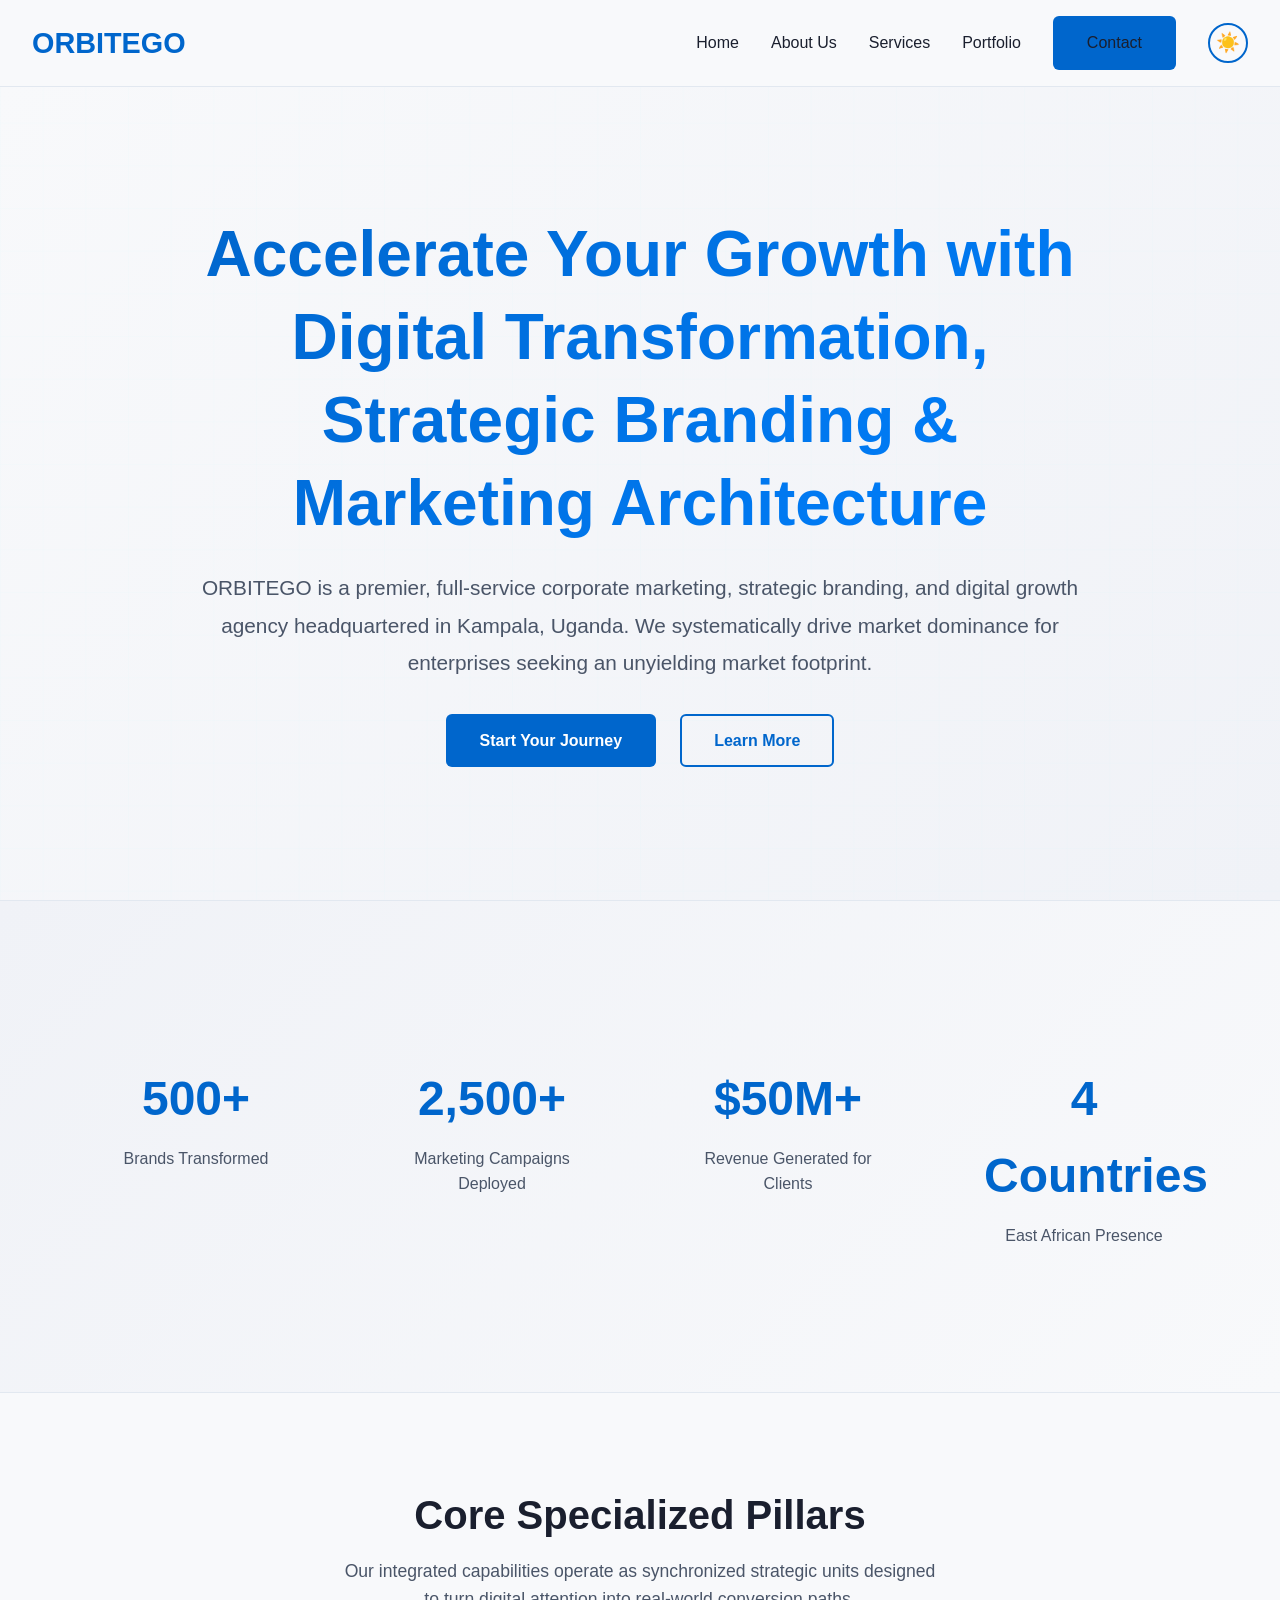
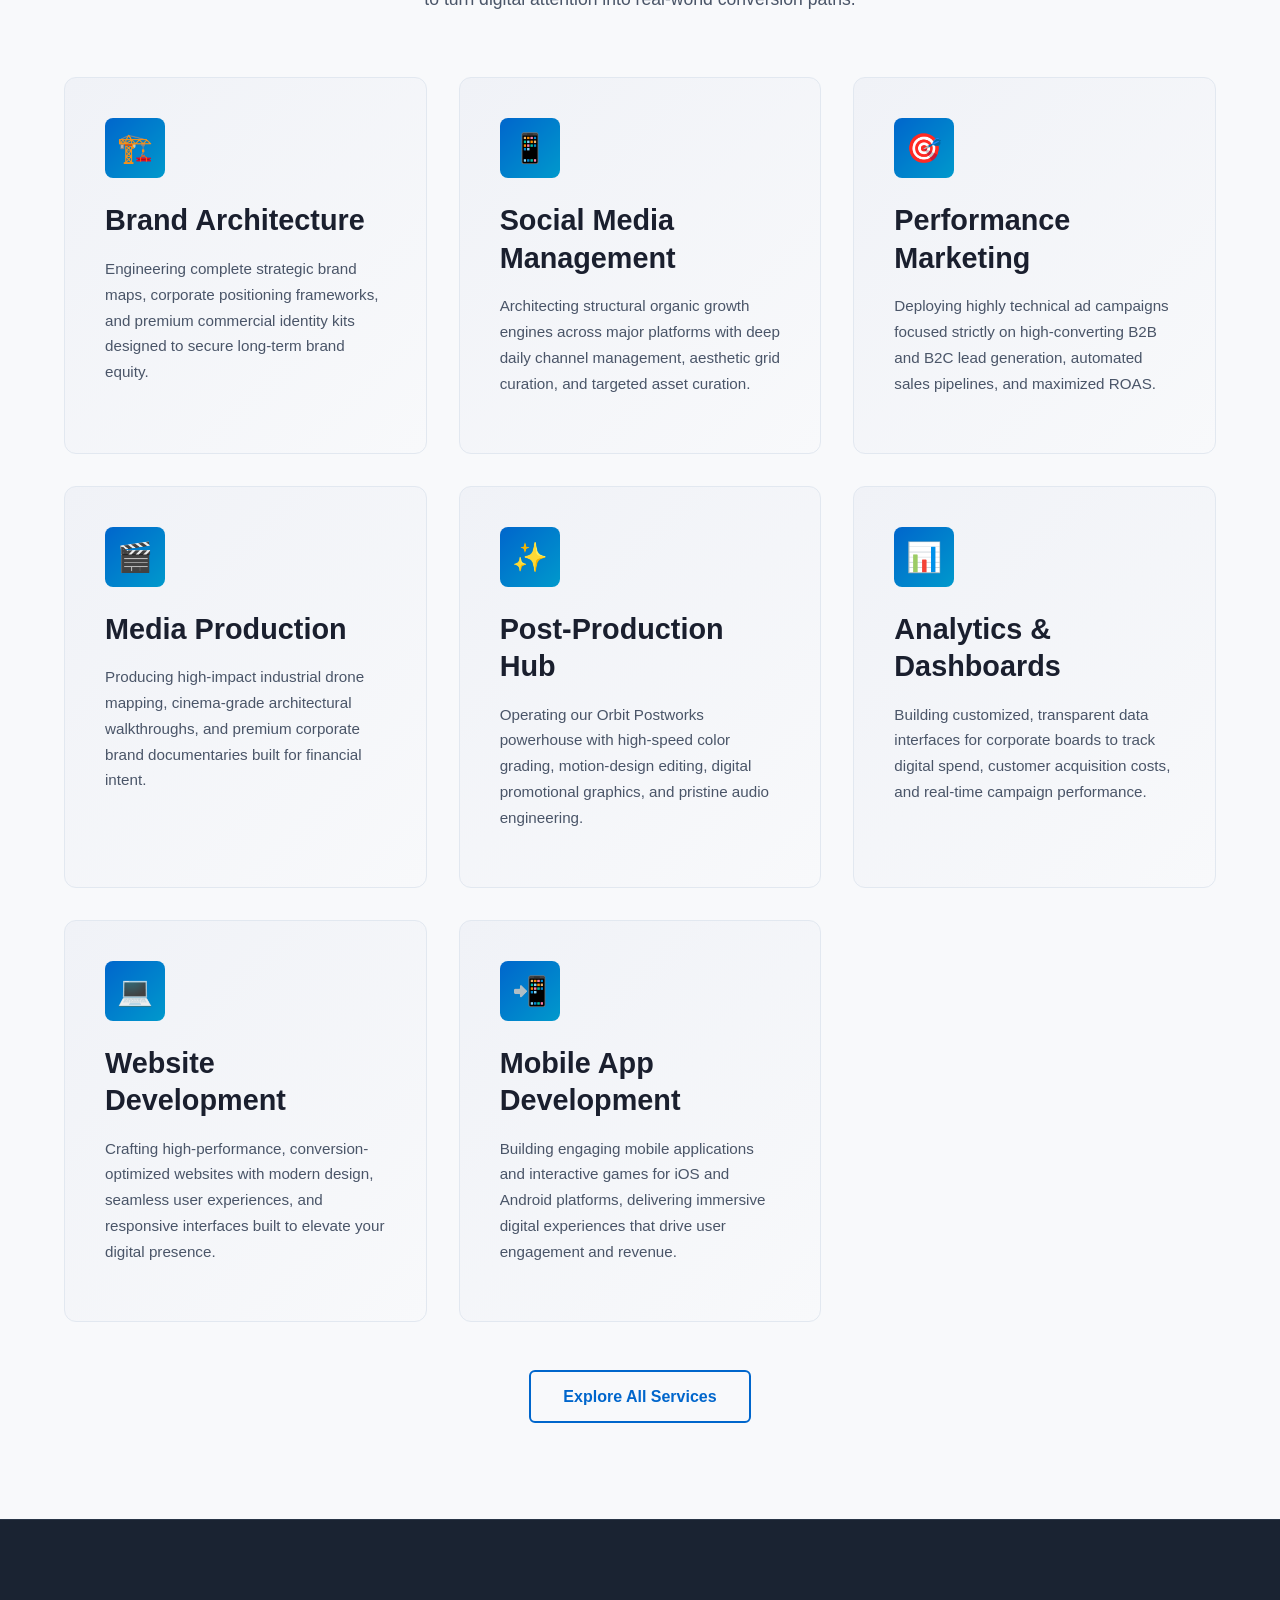
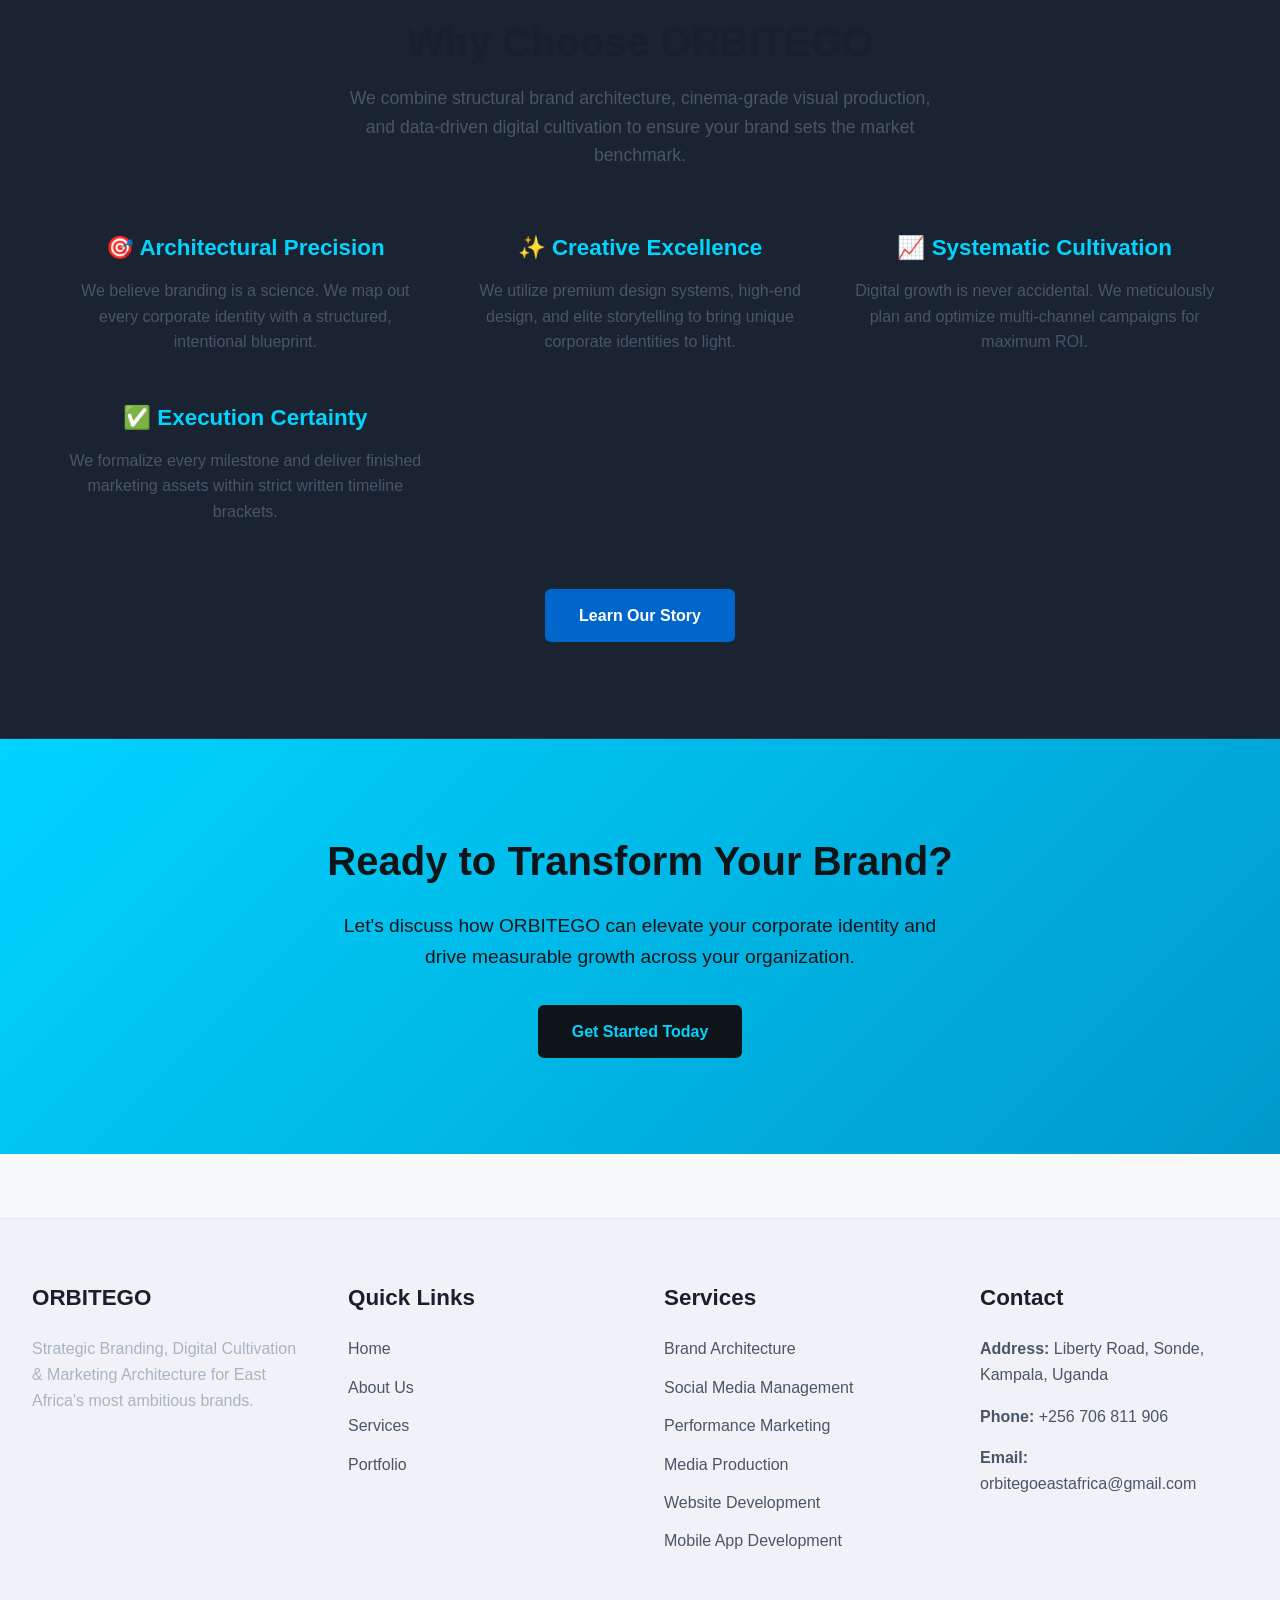
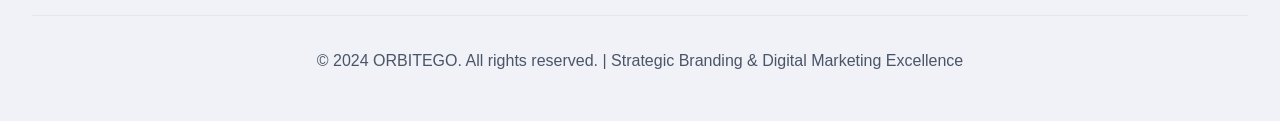
==== commit b04aed69: "dark toggle" ====
--- a/index.html
+++ b/index.html
@@ -19,6 +19,11 @@
         <li><a href="pages/services.html">Services</a></li>
         <li><a href="pages/portfolio.html">Portfolio</a></li>
         <li><a href="pages/contact.html" class="btn btn-primary">Contact</a></li>
+        <li>
+          <button id="theme-toggle" class="theme-toggle" aria-label="Toggle dark mode">
+            <span class="theme-icon">🌙</span>
+          </button>
+        </li>
       </ul>
       <div class="hamburger">
         <span></span>
@@ -108,6 +113,18 @@
           <h3>Analytics & Dashboards</h3>
           <p>Building customized, transparent data interfaces for corporate boards to track digital spend, customer acquisition costs, and real-time campaign performance.</p>
         </div>
+
+        <div class="service-card">
+          <div class="service-icon">💻</div>
+          <h3>Website Development</h3>
+          <p>Crafting high-performance, conversion-optimized websites with modern design, seamless user experiences, and responsive interfaces built to elevate your digital presence.</p>
+        </div>
+
+        <div class="service-card">
+          <div class="service-icon">📲</div>
+          <h3>Mobile App Development</h3>
+          <p>Building engaging mobile applications and interactive games for iOS and Android platforms, delivering immersive digital experiences that drive user engagement and revenue.</p>
+        </div>
       </div>
 
       <div style="text-align: center; margin-top: 3rem;">
@@ -183,6 +200,8 @@
           <li><a href="pages/services.html">Social Media Management</a></li>
           <li><a href="pages/services.html">Performance Marketing</a></li>
           <li><a href="pages/services.html">Media Production</a></li>
+          <li><a href="pages/services.html">Website Development</a></li>
+          <li><a href="pages/services.html">Mobile App Development</a></li>
         </ul>
       </div>
 
@@ -199,6 +218,6 @@
     </div>
   </footer>
 
-  <script src="assets/js/main.js"></script>
+  <script src="assets/js/script.js"></script>
 </body>
 </html>
--- a/assets/css/style.css
+++ b/assets/css/style.css
@@ -516,6 +516,207 @@
 .py-3 { padding: 3rem 0; }
 .py-4 { padding: 4rem 0; }
 
+/* Theme Toggle Button */
+.theme-toggle {
+  background: none;
+  border: 2px solid var(--accent-color);
+  color: var(--accent-color);
+  width: 40px;
+  height: 40px;
+  border-radius: 50%;
+  display: flex;
+  align-items: center;
+  justify-content: center;
+  cursor: pointer;
+  font-size: 1.2rem;
+  transition: all 0.3s ease;
+}
+
+.theme-toggle:hover {
+  background-color: var(--accent-color);
+  color: var(--primary-color);
+  transform: rotate(20deg);
+}
+
+/* Dark Mode Styles */
+[data-theme="dark"] {
+  --primary-color: #0a0e14;
+  --secondary-color: #0f1419;
+  --text-light: #d0d8e8;
+  --text-muted: #8a96b0;
+  --border-color: #1a2539;
+}
+
+[data-theme="light"] {
+  --primary-color: #f8f9fb;
+  --secondary-color: #f0f2f7;
+  --accent-color: #0066cc;
+  --accent-dark: #0052a3;
+  --text-light: #1a1f2e;
+  --text-muted: #4a5568;
+  --border-color: #e2e8f0;
+}
+
+[data-theme="light"] body {
+  background-color: var(--primary-color);
+  color: var(--text-light);
+}
+
+[data-theme="light"] nav {
+  background-color: rgba(248, 249, 251, 0.95);
+  border-bottom-color: var(--border-color);
+}
+
+[data-theme="light"] .nav-links a {
+  color: var(--text-light);
+}
+
+[data-theme="light"] .nav-links a:hover {
+  color: var(--accent-color);
+}
+
+[data-theme="light"] .hero {
+  background: linear-gradient(135deg, #f8f9fb 0%, #f0f2f7 100%);
+}
+
+[data-theme="light"] .hero h1 {
+  background: linear-gradient(135deg, var(--accent-color) 0%, #0080ff 100%);
+  -webkit-background-clip: text;
+  -webkit-text-fill-color: transparent;
+  background-clip: text;
+}
+
+[data-theme="light"] .hero p {
+  color: var(--text-muted);
+}
+
+[data-theme="light"] .service-card {
+  background: linear-gradient(135deg, #f0f2f7 0%, #f8f9fb 100%);
+  border-color: var(--border-color);
+}
+
+[data-theme="light"] .service-card:hover {
+  border-color: var(--accent-color);
+  box-shadow: 0 20px 40px rgba(0, 102, 204, 0.1);
+}
+
+[data-theme="light"] .service-card h3 {
+  color: var(--text-light);
+}
+
+[data-theme="light"] .service-card p {
+  color: var(--text-muted);
+}
+
+[data-theme="light"] .stats {
+  background: linear-gradient(135deg, #f0f2f7 0%, #f8f9fb 100%);
+  border-top-color: var(--border-color);
+  border-bottom-color: var(--border-color);
+}
+
+[data-theme="light"] .stat-number {
+  color: var(--accent-color);
+}
+
+[data-theme="light"] .stat-label {
+  color: var(--text-muted);
+}
+
+[data-theme="light"] .pillar-card {
+  background: rgba(240, 242, 247, 0.5);
+  border-color: var(--border-color);
+}
+
+[data-theme="light"] .pillar-card:hover {
+  border-color: var(--accent-color);
+  background: rgba(0, 102, 204, 0.05);
+}
+
+[data-theme="light"] .portfolio-item {
+  background: linear-gradient(135deg, #f0f2f7 0%, #f8f9fb 100%);
+  border-color: var(--border-color);
+}
+
+[data-theme="light"] .portfolio-item:hover {
+  border-color: var(--accent-color);
+  box-shadow: 0 20px 40px rgba(0, 102, 204, 0.1);
+}
+
+[data-theme="light"] input,
+[data-theme="light"] textarea,
+[data-theme="light"] select {
+  background-color: #f0f2f7;
+  border-color: var(--border-color);
+  color: var(--text-light);
+}
+
+[data-theme="light"] input:focus,
+[data-theme="light"] textarea:focus,
+[data-theme="light"] select:focus {
+  border-color: var(--accent-color);
+  box-shadow: 0 0 0 3px rgba(0, 102, 204, 0.1);
+}
+
+[data-theme="light"] footer {
+  background-color: var(--secondary-color);
+  border-top-color: var(--border-color);
+}
+
+[data-theme="light"] .footer-section a {
+  color: var(--text-muted);
+}
+
+[data-theme="light"] .footer-section a:hover {
+  color: var(--accent-color);
+}
+
+[data-theme="light"] .footer-bottom {
+  border-top-color: var(--border-color);
+  color: var(--text-muted);
+}
+
+[data-theme="light"] label {
+  color: var(--text-light);
+}
+
+[data-theme="light"] h1,
+[data-theme="light"] h2,
+[data-theme="light"] h3,
+[data-theme="light"] h4,
+[data-theme="light"] h5,
+[data-theme="light"] h6 {
+  color: var(--text-light);
+}
+
+[data-theme="light"] .btn-primary {
+  background-color: var(--accent-color);
+  color: #ffffff;
+}
+
+[data-theme="light"] .btn-primary:hover {
+  background-color: var(--accent-dark);
+}
+
+[data-theme="light"] .btn-secondary {
+  color: var(--accent-color);
+  border-color: var(--accent-color);
+}
+
+[data-theme="light"] .btn-secondary:hover {
+  background-color: var(--accent-color);
+  color: #ffffff;
+}
+
+[data-theme="light"] .theme-toggle {
+  border-color: var(--accent-color);
+  color: var(--accent-color);
+}
+
+[data-theme="light"] .theme-toggle:hover {
+  background-color: var(--accent-color);
+  color: #ffffff;
+}
+
 /* Responsive Design */
 @media (max-width: 768px) {
   h1 {
